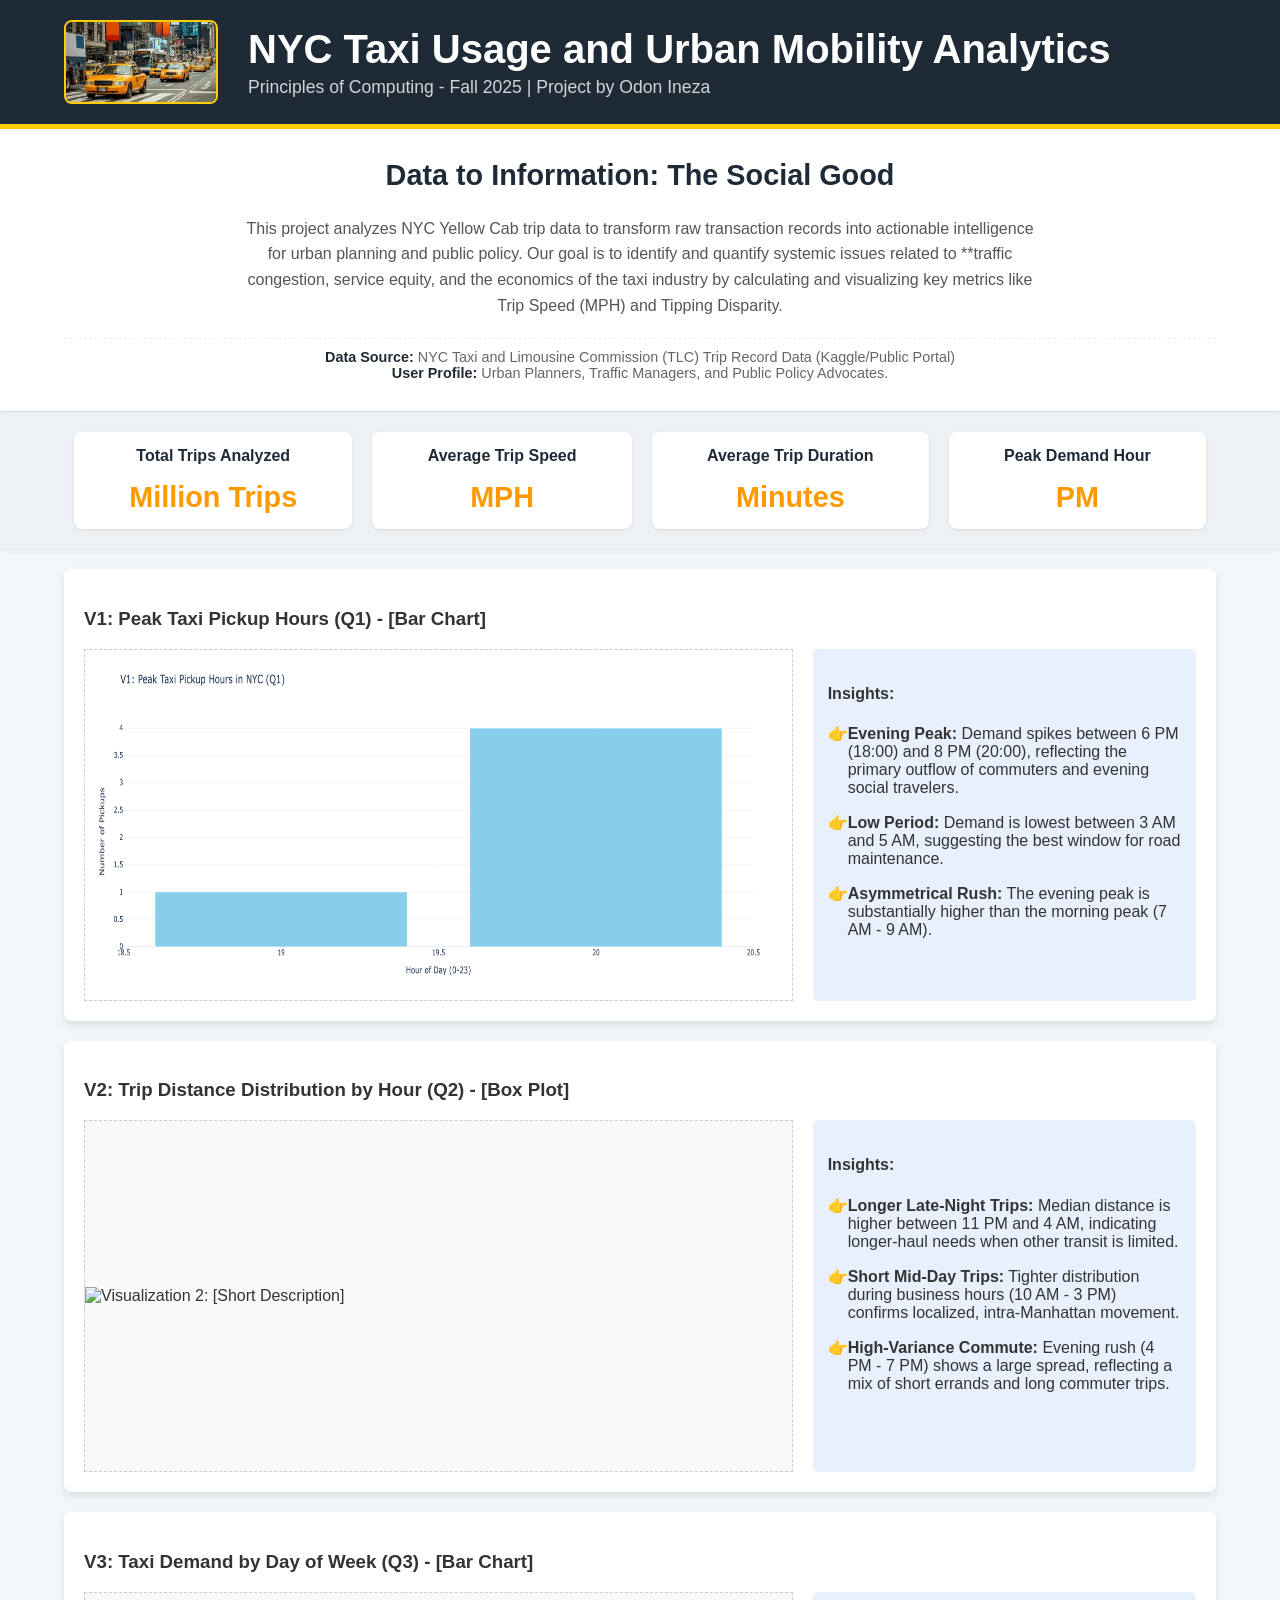
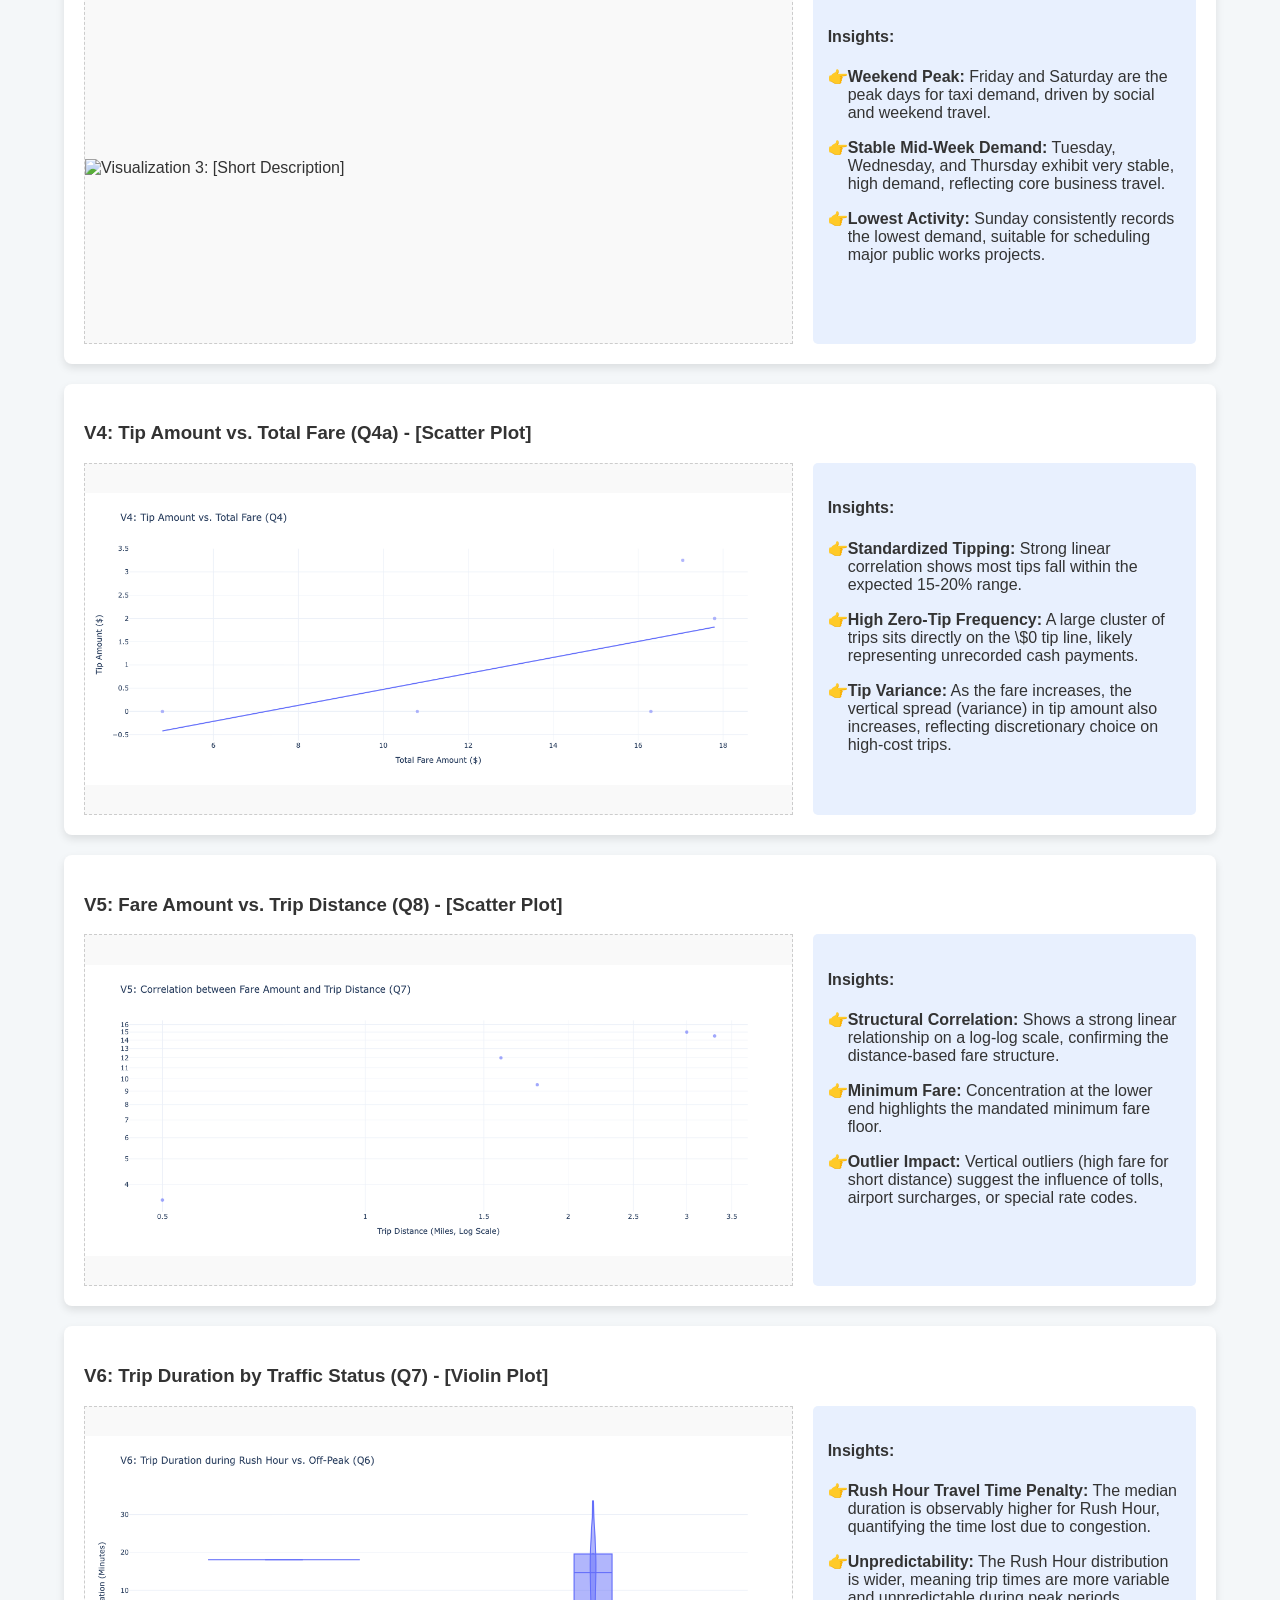
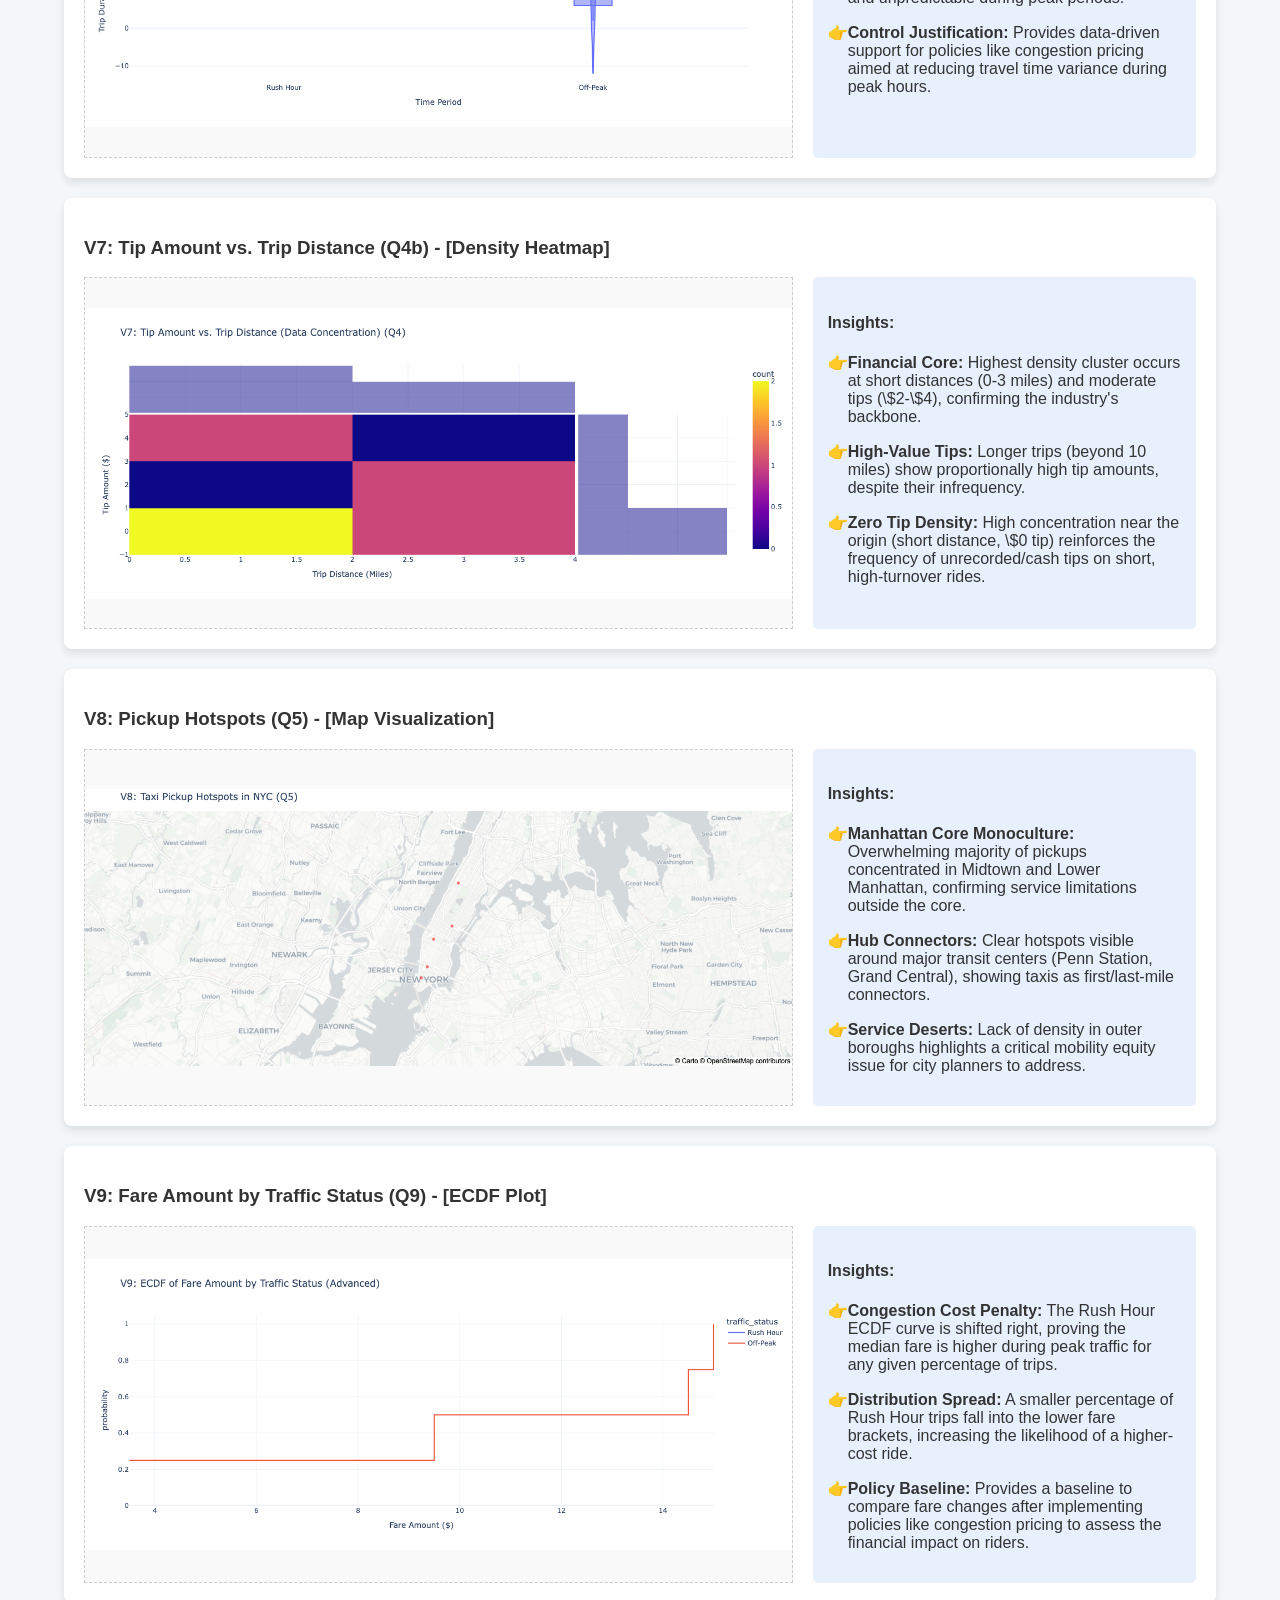
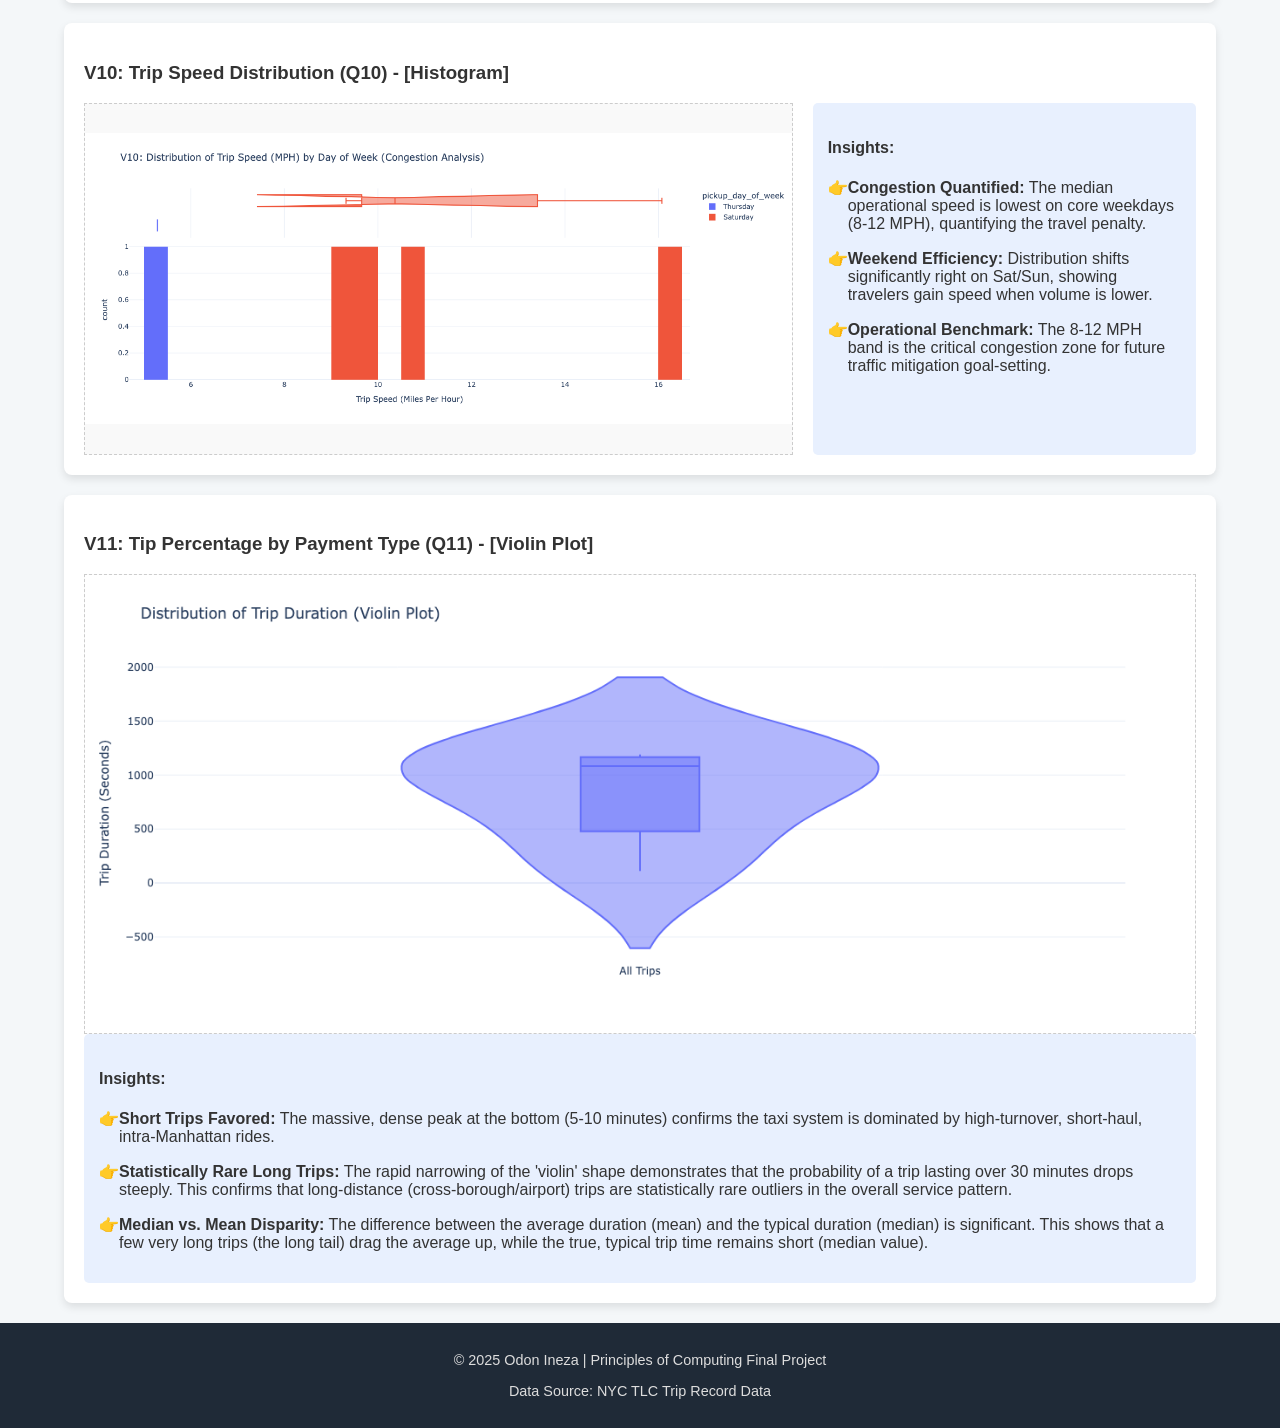
==== index.html @ 5c4bd61b "Update index.html Rewrite" ====
<!DOCTYPE html>
<html lang="en">
<head>
    <meta charset="UTF-8">
    <meta name="viewport" content="width=device-width, initial-scale=1.0">
    <title>NYC Taxi Usage and Urban Mobility - Odon Ineza</title>
    <link rel="stylesheet" href="index.css">
    </head>
<body style="font-family: 'Segoe UI', Tahoma, Geneva, Verdana, sans-serif; margin: 0; padding: 0; background-color: #f4f7f9; color: #333;">

    <header style="background-color: #1f2a37; color: #ffffff; padding: 20px 5%; border-bottom: 5px solid #ffcc00;">
        <div style="display: flex; align-items: center; max-width: 1200px; margin: 0 auto;">
            
            <div style="width: 150px; height: 80px; overflow: hidden; border-radius: 8px; margin-right: 30px; border: 2px solid #ffcc00; flex-shrink: 0;">
              <img src="[data-uri]" alt="Taxi Logo" class="rounded-circle border border-warning me-3" alt="NYC Taxi Header Image" style="width: 100%; height: 100%; object-fit: cover; display: block;">
            </div>

            <div>
                <h1 style="margin: 0; font-size: 2.5em; font-weight: 700; text-align: left;"> NYC Taxi Usage and Urban Mobility Analytics </h1>
                <p style="margin: 5px 0 0; font-size: 1.1em; opacity: 0.8; text-align: left;">Principles of Computing - Fall 2025 | Project by Odon Ineza</p>
            </div>
            
        </div>
    </header>

    <div style="padding: 30px 5%; text-align: center; background-color: #ffffff; border-bottom: 1px solid #ddd;">
        <h2 style="color: #1f2a37; font-size: 1.8em; margin-top: 0;">Data to Information: The Social Good</h2>
        <p style="max-width: 800px; margin: 15px auto; line-height: 1.6; color: #555;">This project analyzes NYC Yellow Cab trip data to transform raw transaction records into actionable intelligence for urban planning and public policy. Our goal is to identify and quantify systemic issues related to **traffic congestion, service equity, and the economics of the taxi industry by calculating and visualizing key metrics like Trip Speed (MPH) and Tipping Disparity.</p>

        <div style="margin-top: 20px; font-size: 0.9em; color: #666; padding-top: 10px; border-top: 1px dashed #eee;">
            <strong style="color: #1f2a37;">Data Source:</strong> NYC Taxi and Limousine Commission (TLC) Trip Record Data (Kaggle/Public Portal)
            <br>
            <strong style="color: #1f2a37;">User Profile:</strong> Urban Planners, Traffic Managers, and Public Policy Advocates.
        </div>
    </div>

    <div style="display: flex; justify-content: space-around; padding: 20px 5%; background-color: #eef1f4; box-shadow: 0 2px 4px rgba(0,0,0,0.05);">
        <div style="background-color: #ffffff; padding: 15px 20px; border-radius: 8px; box-shadow: 0 1px 3px rgba(0,0,0,0.1); text-align: center; flex-grow: 1; margin: 0 10px; min-width: 150px;">
            <h3 style="margin-top: 0; font-size: 1.0em; color: #1f2a37; font-weight: 600;">Total Trips Analyzed</h3>
            <p style="margin: 0; font-size: 1.8em; font-weight: bold; color: #ff9900;"> Million Trips</p>
        </div>
        <div style="background-color: #ffffff; padding: 15px 20px; border-radius: 8px; box-shadow: 0 1px 3px rgba(0,0,0,0.1); text-align: center; flex-grow: 1; margin: 0 10px; min-width: 150px;">
            <h3 style="margin-top: 0; font-size: 1.0em; color: #1f2a37; font-weight: 600;">Average Trip Speed</h3>
            <p style="margin: 0; font-size: 1.8em; font-weight: bold; color: #ff9900;"> MPH</p>
        </div>
        <div style="background-color: #ffffff; padding: 15px 20px; border-radius: 8px; box-shadow: 0 1px 3px rgba(0,0,0,0.1); text-align: center; flex-grow: 1; margin: 0 10px; min-width: 150px;">
            <h3 style="margin-top: 0; font-size: 1.0em; color: #1f2a37; font-weight: 600;">Average Trip Duration</h3>
            <p style="margin: 0; font-size: 1.8em; font-weight: bold; color: #ff9900;"> Minutes</p>
        </div>
        <div style="background-color: #ffffff; padding: 15px 20px; border-radius: 8px; box-shadow: 0 1px 3px rgba(0,0,0,0.1); text-align: center; flex-grow: 1; margin: 0 10px; min-width: 150px;">
            <h3 style="margin-top: 0; font-size: 1.0em; color: #1f2a37; font-weight: 600;">Peak Demand Hour</h3>
            <p style="margin: 0; font-size: 1.8em; font-weight: bold; color: #ff9900;"> PM</p>
        </div>
    </div>

    <main class="visualization-grid">

        <section class="viz-card full-width">
            <h3>V1: Peak Taxi Pickup Hours (Q1) - [Bar Chart]</h3>
            <div class="viz-content">
                <div class="plotly-placeholder">
                 <img src="Viz 1.png" alt="Visualization 1: [Short Description]" style="width: 100%; height: 100%; display: block; margin: 0 auto;">
                
                </div>
                <div class="insights-box">
                    <h4>Insights:</h4>
                    <ul>
                        <li><p><strong>Evening Peak:</strong> Demand spikes between 6 PM (18:00) and 8 PM (20:00), reflecting the primary outflow of commuters and evening social travelers.</p></li>
                        <li><p><strong>Low Period:</strong> Demand is lowest between 3 AM and 5 AM, suggesting the best window for road maintenance.</p></li>
                        <li><p><strong>Asymmetrical Rush:</strong> The evening peak is substantially higher than the morning peak (7 AM - 9 AM).</p></li>
                    </ul>
                </div>
            </div>
        </section>

        <section class="viz-card full-width">
            <h3>V2: Trip Distance Distribution by Hour (Q2) - [Box Plot]</h3>
            <div class="viz-content">
                 <div class="plotly-placeholder">
                   <img src="Viz 2.png" alt="Visualization 2: [Short Description]" style="width: 100%; height: auto; display: block; margin: 0 auto;">
                </div>
                <div class="insights-box">
                    <h4>Insights:</h4>
                    <ul>
                        <li><p><strong>Longer Late-Night Trips:</strong> Median distance is higher between 11 PM and 4 AM, indicating longer-haul needs when other transit is limited.</p></li>
                        <li><p><strong>Short Mid-Day Trips:</strong> Tighter distribution during business hours (10 AM - 3 PM) confirms localized, intra-Manhattan movement.</p></li>
                        <li><p><strong>High-Variance Commute:</strong> Evening rush (4 PM - 7 PM) shows a large spread, reflecting a mix of short errands and long commuter trips.</p></li>
                    </ul>
                </div>
            </div>
        </section>

        <section class="viz-card full-width">
            <h3>V3: Taxi Demand by Day of Week (Q3) - [Bar Chart]</h3>
            <div class="viz-content">
                 <div class="plotly-placeholder">
<img src="Viz 3.png" alt="Visualization 3: [Short Description]" style="width: 100%; height: auto; display: block; margin: 0 auto;">                </div>
                <div class="insights-box">
                    <h4>Insights:</h4>
                    <ul>
                        <li><p><strong>Weekend Peak:</strong> Friday and Saturday are the peak days for taxi demand, driven by social and weekend travel.</p></li>
                        <li><p><strong>Stable Mid-Week Demand:</strong> Tuesday, Wednesday, and Thursday exhibit very stable, high demand, reflecting core business travel.</p></li>
                        <li><p><strong>Lowest Activity:</strong> Sunday consistently records the lowest demand, suitable for scheduling major public works projects.</p></li>
                    </ul>
                </div>
            </div>
        </section>
        
        <section class="viz-card full-width">
            <h3>V4: Tip Amount vs. Total Fare (Q4a) - [Scatter Plot]</h3>
            <div class="viz-content">
                 <div class="plotly-placeholder">
<img src="Viz 4.png" alt="Visualization 4: [Short Description]" style="width: 100%; height: auto; display: block; margin: 0 auto;">                </div>
                <div class="insights-box">
                    <h4>Insights:</h4>
                    <ul>
                        <li><p><strong>Standardized Tipping:</strong> Strong linear correlation shows most tips fall within the expected 15-20% range.</p></li>
                        <li><p><strong>High Zero-Tip Frequency:</strong> A large cluster of trips sits directly on the \$0 tip line, likely representing unrecorded cash payments.</p></li>
                        <li><p><strong>Tip Variance:</strong> As the fare increases, the vertical spread (variance) in tip amount also increases, reflecting discretionary choice on high-cost trips.</p></li>
                    </ul>
                </div>
            </div>
        </section>
        
        <section class="viz-card full-width">
            <h3>V5: Fare Amount vs. Trip Distance (Q8) - [Scatter Plot]</h3>
            <div class="viz-content">
                 <div class="plotly-placeholder">
<img src="Viz 5.png" alt="Visualization 5: [Short Description]" style="width: 100%; height: auto; display: block; margin: 0 auto;">                </div>
                <div class="insights-box">
                    <h4>Insights:</h4>
                    <ul>
                        <li><p><strong>Structural Correlation:</strong> Shows a strong linear relationship on a log-log scale, confirming the distance-based fare structure.</p></li>
                        <li><p><strong>Minimum Fare:</strong> Concentration at the lower end highlights the mandated minimum fare floor.</p></li>
                        <li><p><strong>Outlier Impact:</strong> Vertical outliers (high fare for short distance) suggest the influence of tolls, airport surcharges, or special rate codes.</p></li>
                    </ul>
                </div>
            </div>
        </section>

        <section class="viz-card full-width">
            <h3>V6: Trip Duration by Traffic Status (Q7) - [Violin Plot]</h3>
            <div class="viz-content">
                 <div class="plotly-placeholder">
<img src="Viz 6.png" alt="Visualization 6: [Short Description]" style="width: 100%; height: auto; display: block; margin: 0 auto;">                </div>
                <div class="insights-box">
                    <h4>Insights:</h4>
                    <ul>
                        <li><p><strong>Rush Hour Travel Time Penalty:</strong> The median duration is observably higher for Rush Hour, quantifying the time lost due to congestion.</p></li>
                        <li><p><strong>Unpredictability:</strong> The Rush Hour distribution is wider, meaning trip times are more variable and unpredictable during peak periods.</p></li>
                        <li><p><strong>Control Justification:</strong> Provides data-driven support for policies like congestion pricing aimed at reducing travel time variance during peak hours.</p></li>
                    </ul>
                </div>
            </div>
        </section>
        
        <section class="viz-card full-width">
            <h3>V7: Tip Amount vs. Trip Distance (Q4b) - [Density Heatmap]</h3>
            <div class="viz-content">
                 <div class="plotly-placeholder">
<img src="Viz 7.png" alt="Visualization 7: [Short Description]" style="width: 100%; height: auto; display: block; margin: 0 auto;">                </div>
                <div class="insights-box">
                    <h4>Insights:</h4>
                    <ul>
                        <li><p><strong>Financial Core:</strong> Highest density cluster occurs at short distances (0-3 miles) and moderate tips (\$2-\$4), confirming the industry's backbone.</p></li>
                        <li><p><strong>High-Value Tips:</strong> Longer trips (beyond 10 miles) show proportionally high tip amounts, despite their infrequency.</p></li>
                        <li><p><strong>Zero Tip Density:</strong> High concentration near the origin (short distance, \$0 tip) reinforces the frequency of unrecorded/cash tips on short, high-turnover rides.</p></li>
                    </ul>
                </div>
            </div>
        </section>
        
        <section class="viz-card full-width">
            <h3>V8: Pickup Hotspots (Q5) - [Map Visualization]</h3>
            <div class="viz-content">
                 <div class="plotly-placeholder">
<img src="Viz 8.png" alt="Visualization 8: [Short Description]" style="width: 100%; height: auto; display: block; margin: 0 auto;">                </div>
                <div class="insights-box">
                    <h4>Insights:</h4>
                    <ul>
                        <li><p><strong>Manhattan Core Monoculture:</strong> Overwhelming majority of pickups concentrated in Midtown and Lower Manhattan, confirming service limitations outside the core.</p></li>
                        <li><p><strong>Hub Connectors:</strong> Clear hotspots visible around major transit centers (Penn Station, Grand Central), showing taxis as first/last-mile connectors.</p></li>
                        <li><p><strong>Service Deserts:</strong> Lack of density in outer boroughs highlights a critical mobility equity issue for city planners to address.</p></li>
                    </ul>
                </div>
            </div>
        </section>

        <section class="viz-card full-width">
            <h3>V9: Fare Amount by Traffic Status (Q9) - [ECDF Plot]</h3>
            <div class="viz-content">
                 <div class="plotly-placeholder">
<img src="Viz 9.png" alt="Visualization 9: [Short Description]" style="width: 100%; height: auto; display: block; margin: 0 auto;">                </div>
                <div class="insights-box">
                    <h4>Insights:</h4>
                    <ul>
                        <li><p><strong>Congestion Cost Penalty:</strong> The Rush Hour ECDF curve is shifted right, proving the median fare is higher during peak traffic for any given percentage of trips.</p></li>
                        <li><p><strong>Distribution Spread:</strong> A smaller percentage of Rush Hour trips fall into the lower fare brackets, increasing the likelihood of a higher-cost ride.</p></li>
                        <li><p><strong>Policy Baseline:</strong> Provides a baseline to compare fare changes after implementing policies like congestion pricing to assess the financial impact on riders.</p></li>
                    </ul>
                </div>
            </div>
        </section>

        <section class="viz-card full-width">
            <h3>V10: Trip Speed Distribution (Q10) - [Histogram]</h3>
            <div class="viz-content">
                 <div class="plotly-placeholder">
<img src="Viz 10.png" alt="Visualization 10: [Short Description]" style="width: 100%; height: auto; display: block; margin: 0 auto;">                </div>
                <div class="insights-box">
                    <h4>Insights:</h4>
                    <ul>
                        <li><p><strong>Congestion Quantified:</strong> The median operational speed is lowest on core weekdays (8-12 MPH), quantifying the travel penalty.</p></li>
                        <li><p><strong>Weekend Efficiency:</strong> Distribution shifts significantly right on Sat/Sun, showing travelers gain speed when volume is lower.</p></li>
                        <li><p><strong>Operational Benchmark:</strong> The 8-12 MPH band is the critical congestion zone for future traffic mitigation goal-setting.</p></li>
                    </ul>
                </div>
            </div>
        </section>
        
        <section class="viz-card full-width">
            <h3>V11: Tip Percentage by Payment Type (Q11) - [Violin Plot]</h3>
            <div class="viz-content">
                 <div class="plotly-placeholder">
<img src="Viz 11.png" alt="Visualization 11: [Short Description]" style="width: 100%; height: auto; display: block; margin: 0 auto;">                </div>
                </div>
                <div class="insights-box">
                    <h4>Insights:</h4>
                    <ul>
                        <li><p><strong>Short Trips Favored:</strong> The massive, dense peak at the bottom (5-10 minutes) confirms the taxi system is dominated by high-turnover, short-haul, intra-Manhattan rides.</p></li>
                        <li><p><strong>Statistically Rare Long Trips:</strong> The rapid narrowing of the 'violin' shape demonstrates that the probability of a trip lasting over 30 minutes drops steeply. This confirms that long-distance (cross-borough/airport) trips are statistically rare outliers in the overall service pattern.</p></li>
                        <li><p><strong>Median vs. Mean Disparity:</strong> The difference between the average duration (mean) and the typical duration (median) is significant. This shows that a few very long trips (the long tail) drag the average up, while the true, typical trip time remains short (median value).</p></li>
                    </ul>
                </div>
            </div>
        </section>

    </main>

    <footer class="footer">
        <p>&copy; 2025 Odon Ineza | Principles of Computing Final Project</p>
        <p>Data Source: NYC TLC Trip Record Data</p>
    </footer>

</body>
</html>
---- index.css ----
/* --- Global Styles --- */
body {
    font-family: 'Segoe UI', Tahoma, Geneva, Verdana, sans-serif;
    margin: 0;
    padding: 0;
    background-color: #f4f7f9;
    color: #333;
}

.header {
    background-color: #1f2a37;
    color: #ffffff;
    padding: 20px 5%;
    text-align: center;
    border-bottom: 5px solid #ffcc00;
}

/* ... (other header and intro styles are unchanged and fine) ... */

/* --- Metrics Dashboard --- */
.metrics-container {
    display: flex;
    justify-content: space-around;
    padding: 20px 5%;
    background-color: #eef1f4;
    box-shadow: 0 2px 4px rgba(0,0,0,0.05);
}
/* ... (metric-box styles are unchanged) ... */


/* --- Visualization Grid (Only need to maintain padding/gap) --- */
.visualization-grid {
    display: grid;
    /* Removed specific grid-template-columns: we rely solely on .full-width */
    gap: 20px;
    padding: 20px 5%;
}

.viz-card {
    background-color: #ffffff;
    border-radius: 8px;
    box-shadow: 0 4px 8px rgba(0,0,0,0.1);
    padding: 20px;
    display: flex;
    flex-direction: column;
}

/* * CRITICAL STYLE: This forces the card to span the entire width 
 * when inside a standard grid container.
 */
.full-width {
    grid-column: 1 / -1; 
}

/* Container for VIZ and Insights (Unchanged - keeps the VIZ on the left, Insights on the right) */
.viz-content {
    display: flex;
    gap: 20px;
}

.plotly-placeholder {
    flex: 2; /* Visualization takes 2/3 space */
    min-height: 350px;
    background-color: #f9f9f9;
    border: 1px dashed #ccc;
    display: flex;
    align-items: center;
    justify-content: center;
}

.insights-box {
    flex: 1; /* Insights take 1/3 space */
    background-color: #e8f0fe;
    padding: 15px;
    border-radius: 5px;
}

.insights-box ul {
    list-style-type: '👉';
    padding-left: 20px;
}

/* --- Footer and Responsive Styles are unchanged and fully functional --- */

.footer {
    background-color: #1f2a37;
    color: #ddd;
    text-align: center;
    padding: 15px;
    font-size: 0.9em;
}

@media (max-width: 900px) {
    /* Ensures vertical stacking on mobile */
    .viz-content {
        flex-direction: column; 
    }
    .plotly-placeholder, .insights-box {
        flex: none;
        width: 100%;
    }
}
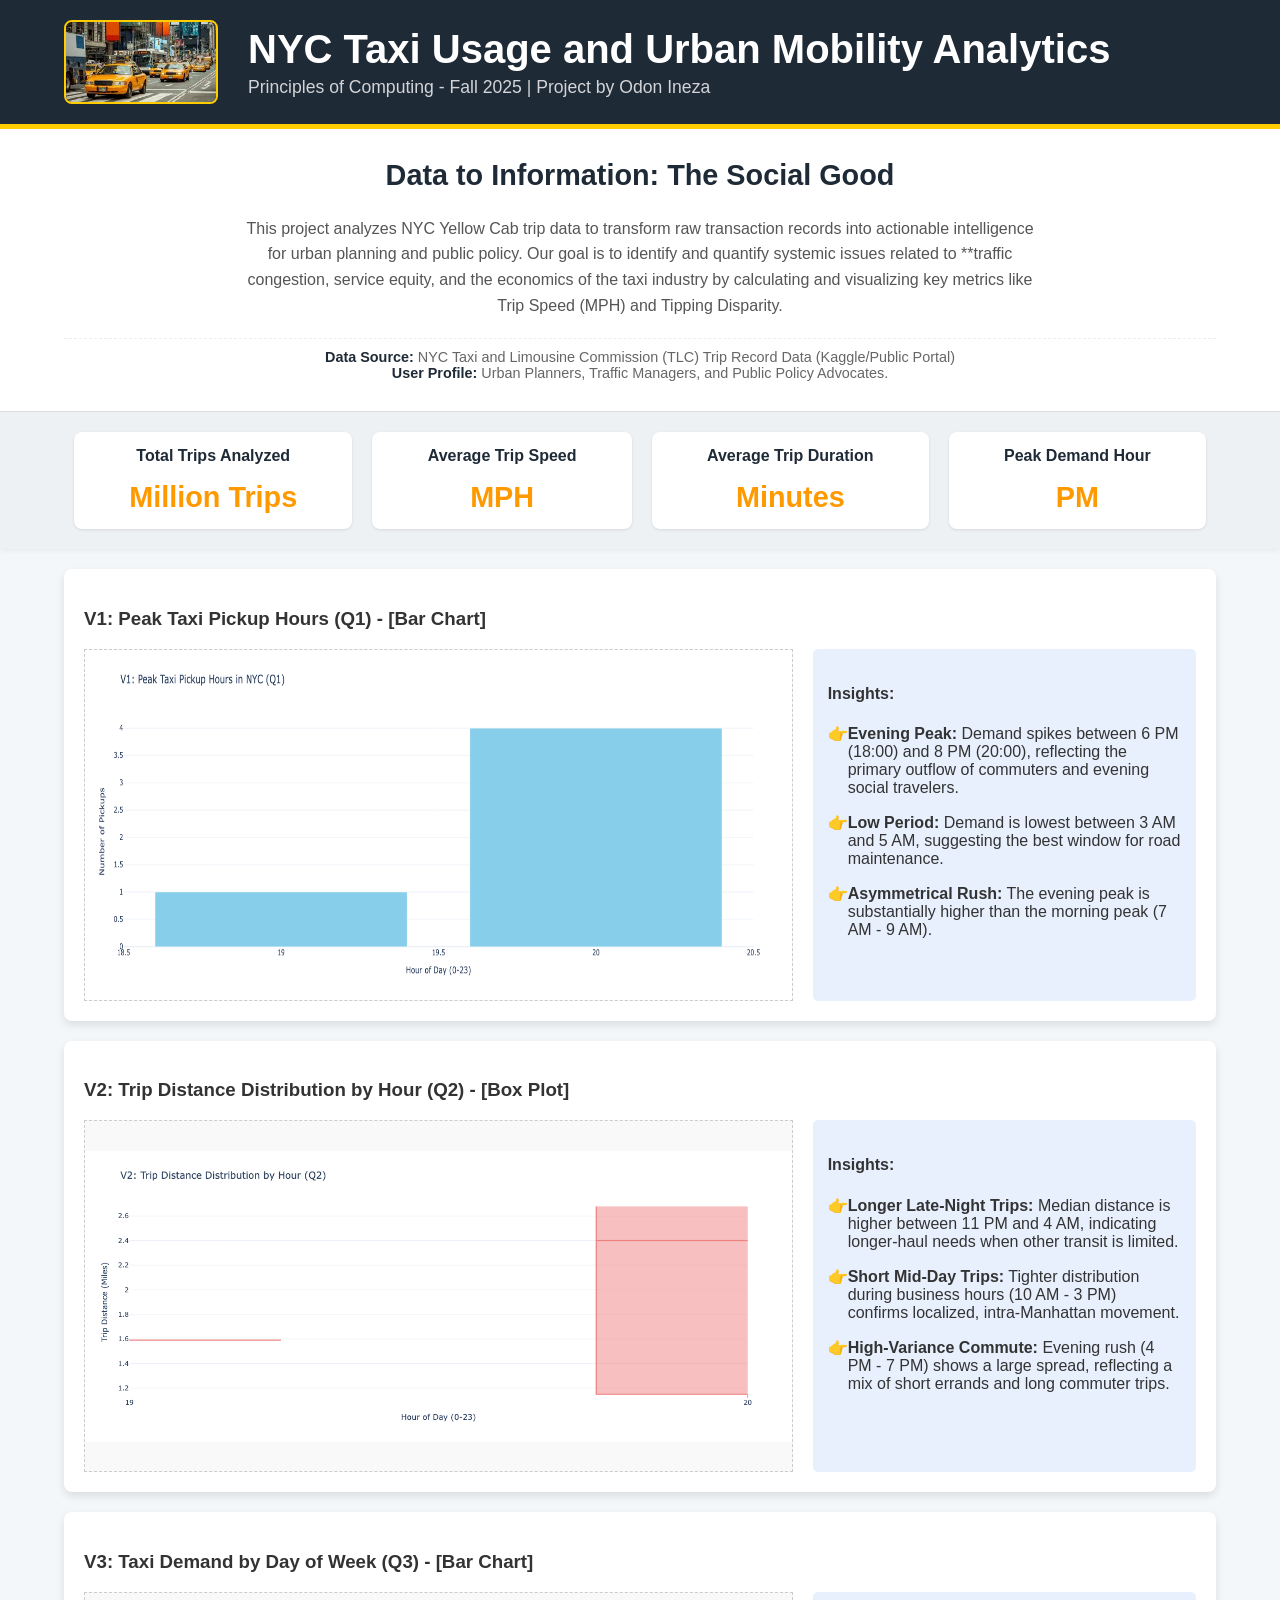
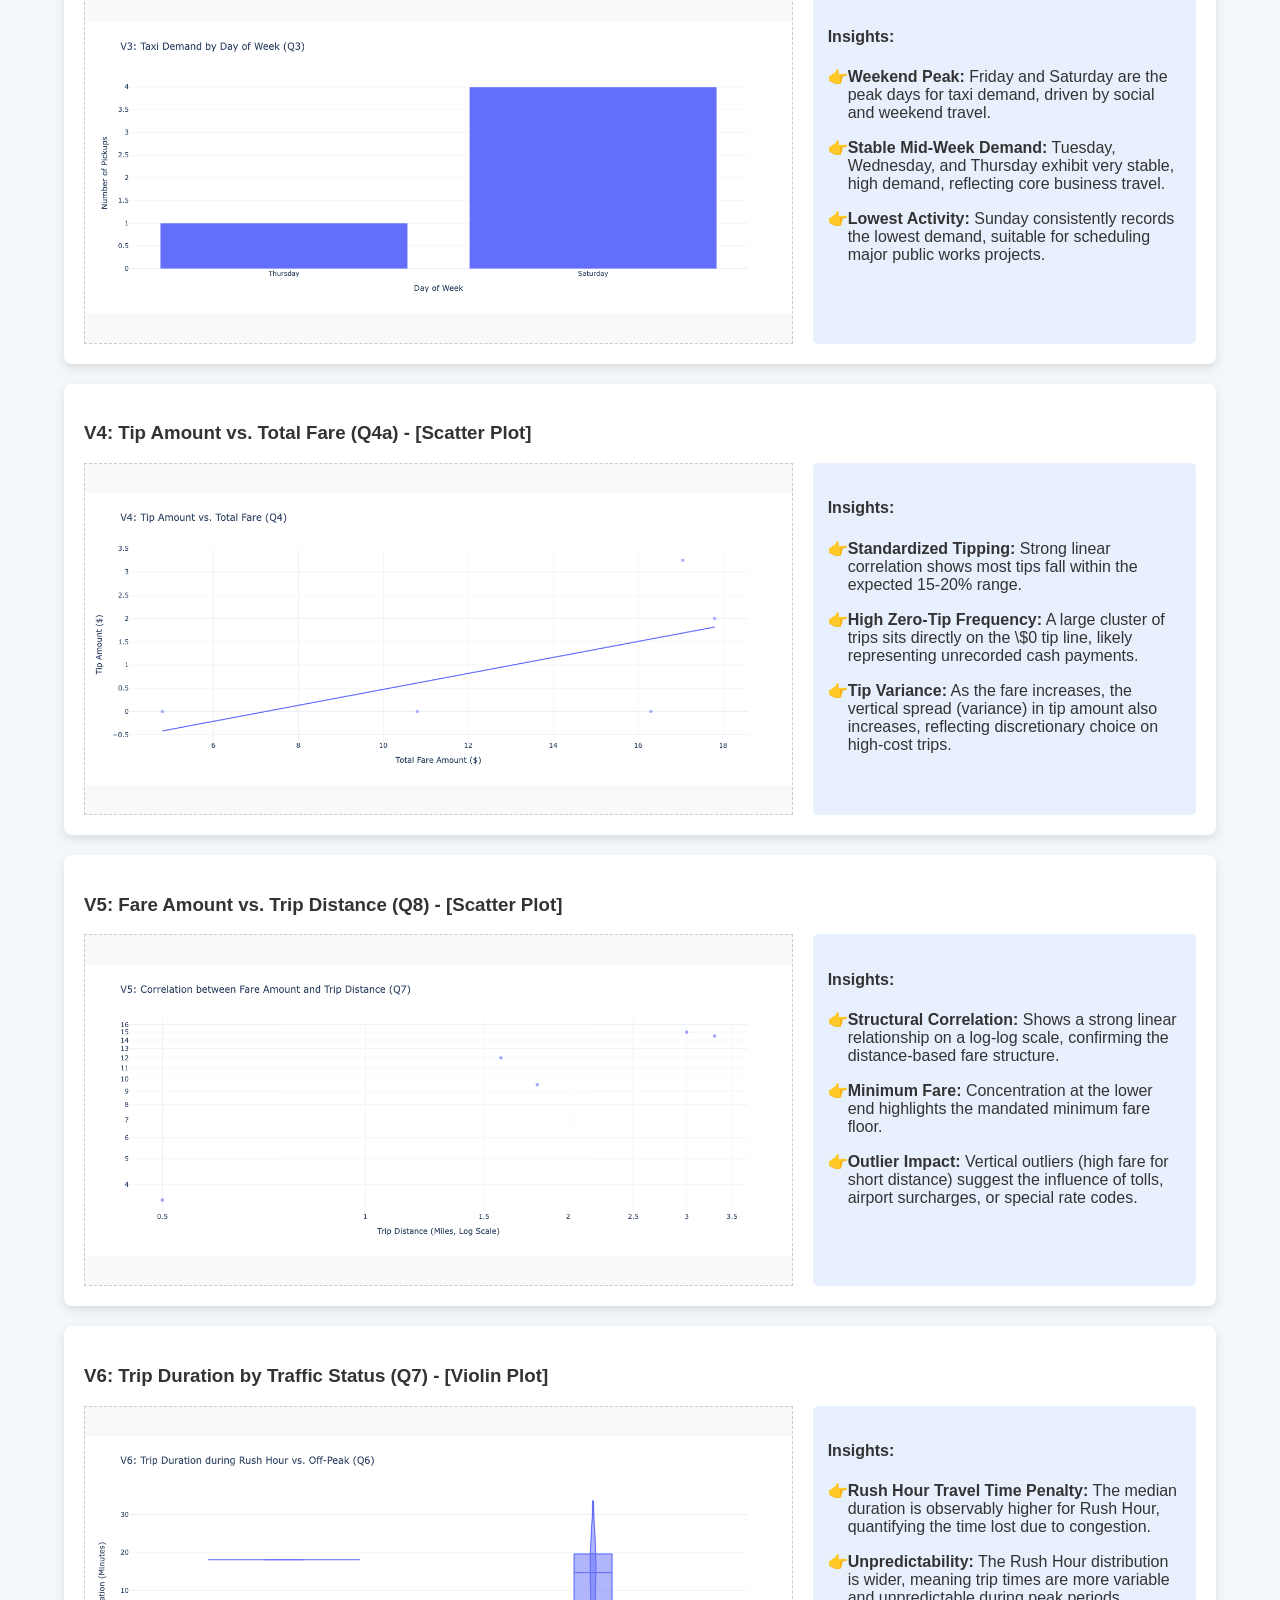
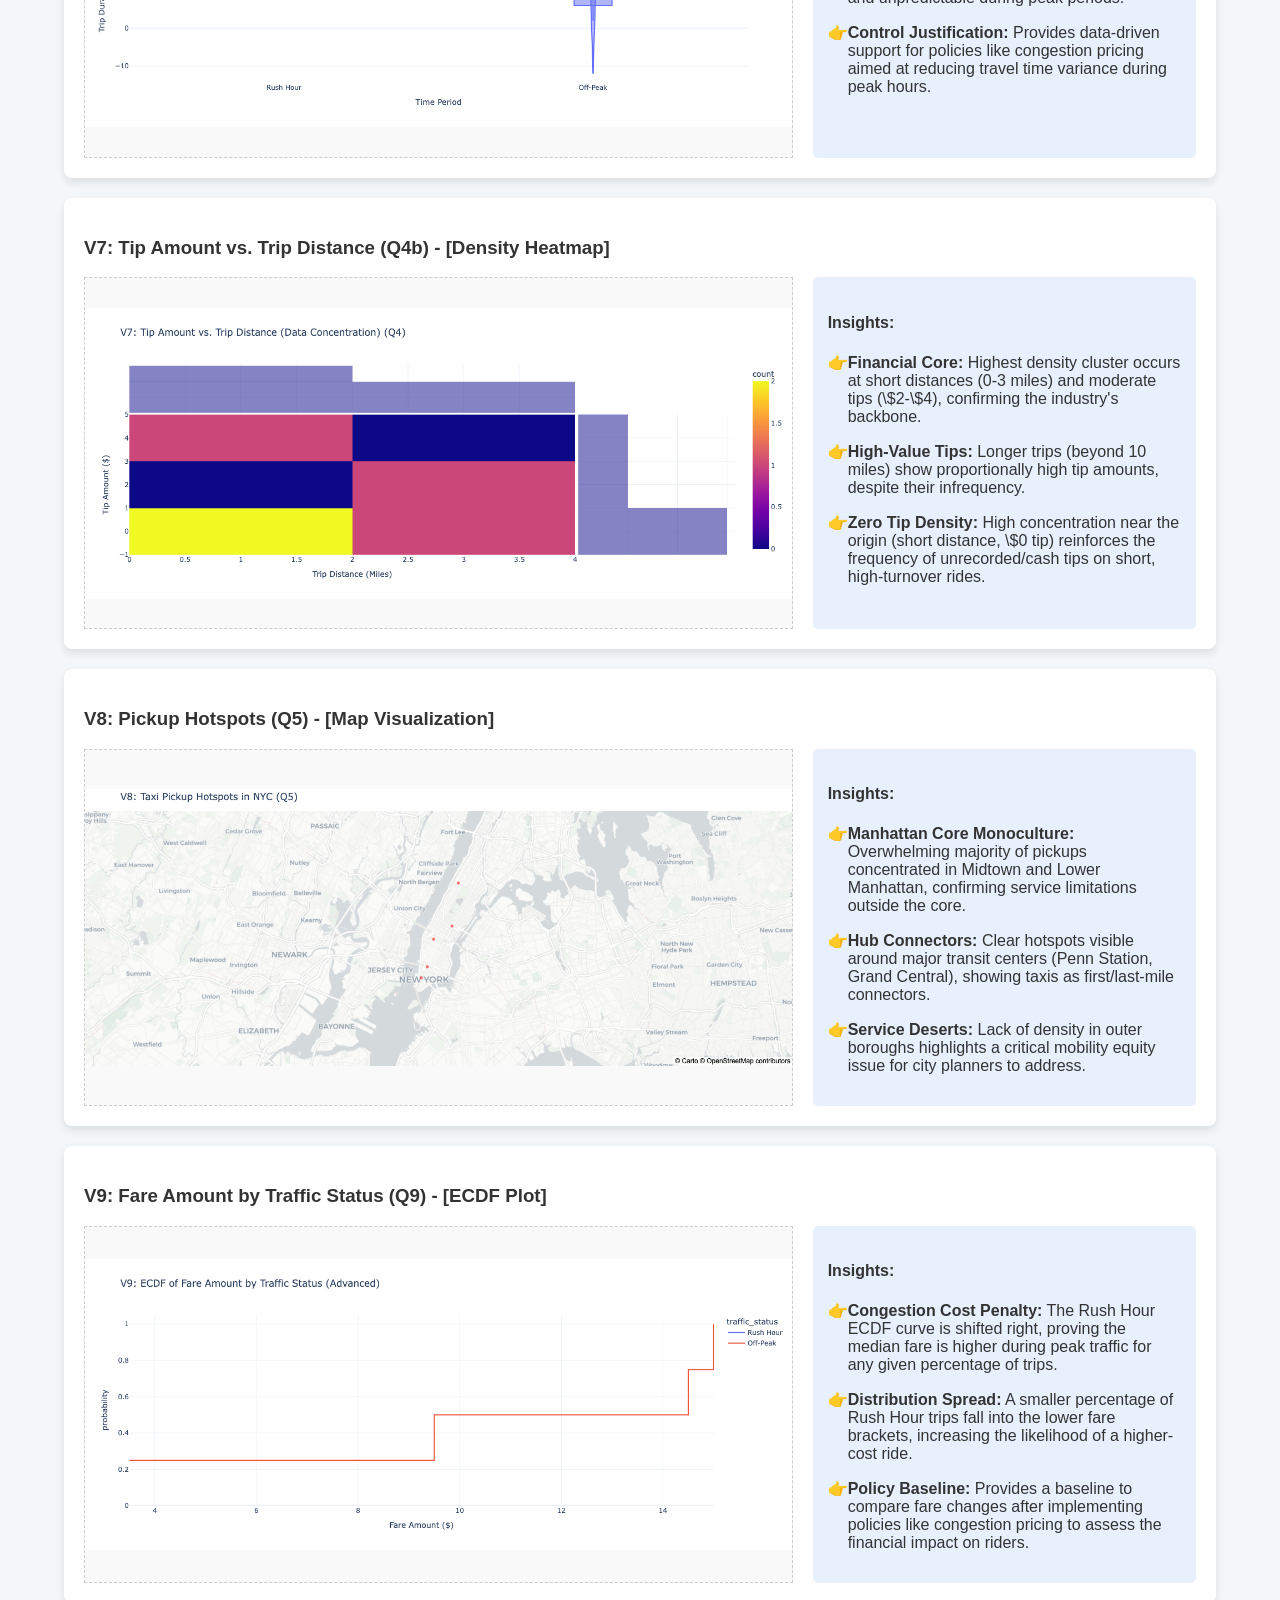
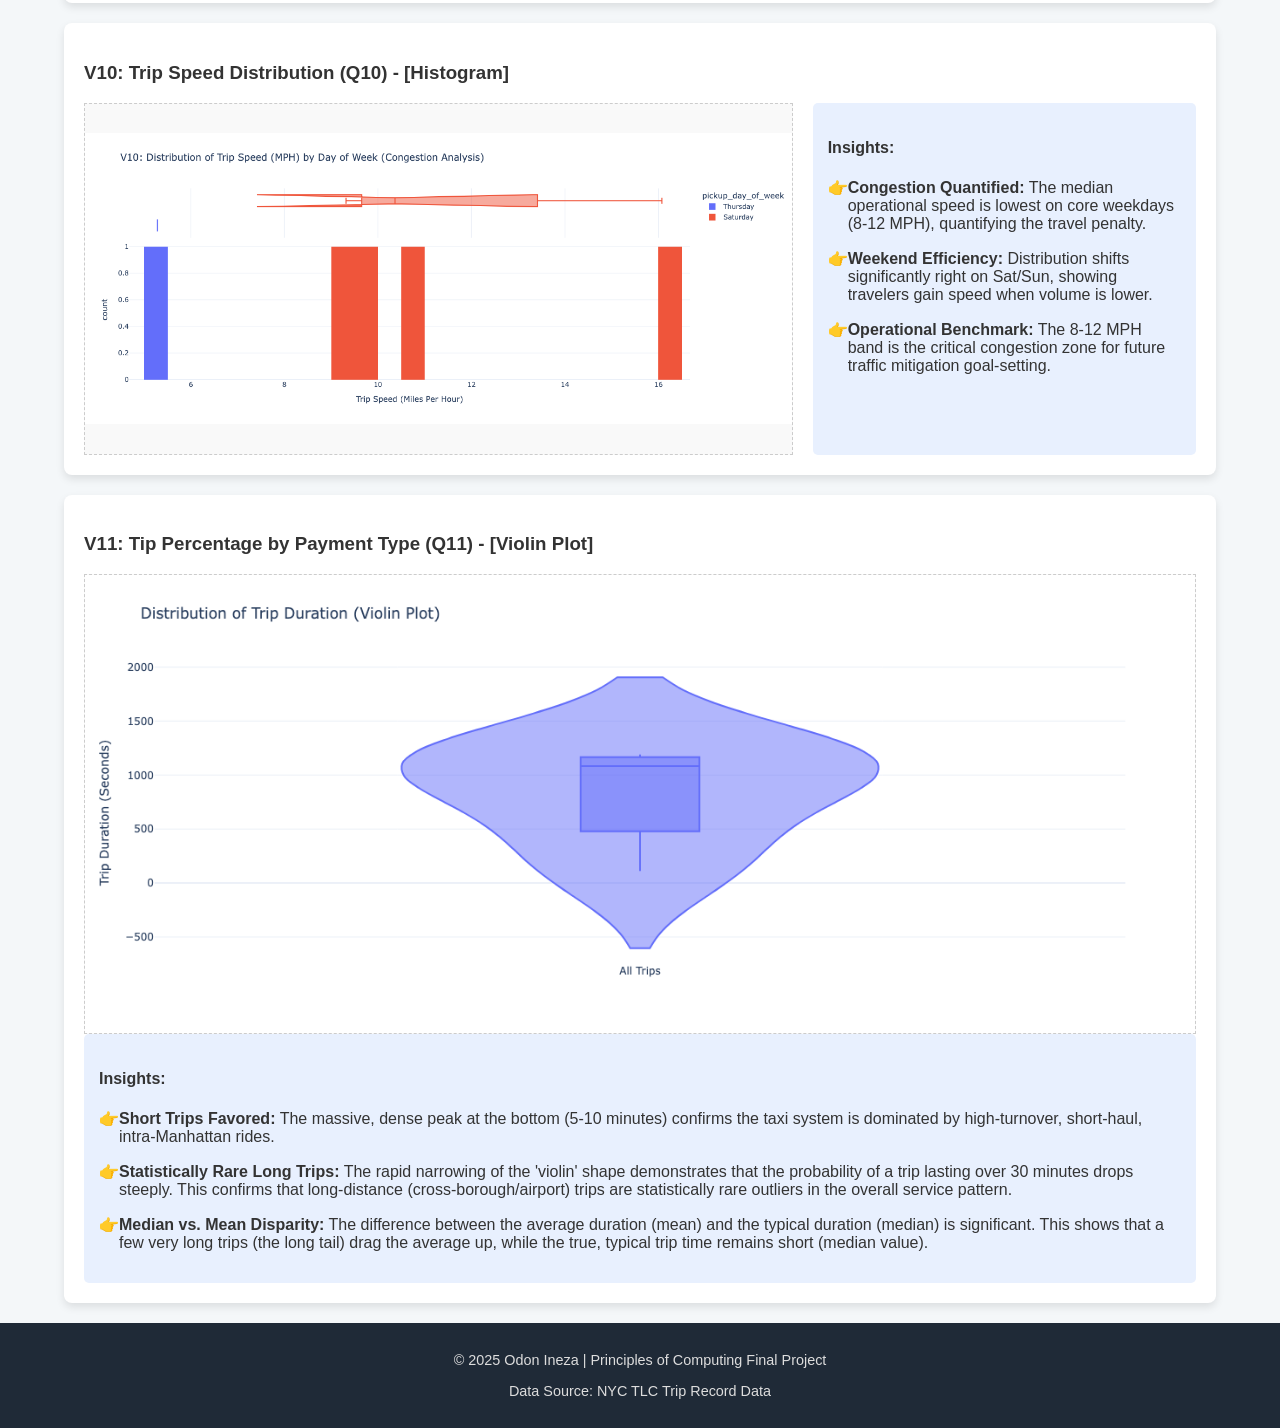
==== commit 2bd7d29f: "Update index.html Update Images" ====
--- a/index.html
+++ b/index.html
@@ -77,7 +77,7 @@
             <h3>V2: Trip Distance Distribution by Hour (Q2) - [Box Plot]</h3>
             <div class="viz-content">
                  <div class="plotly-placeholder">
-                   <img src="Viz 2.png" alt="Visualization 2: [Short Description]" style="width: 100%; height: auto; display: block; margin: 0 auto;">
+                   <img src="viz 2.png" alt="Visualization 2: [Short Description]" style="width: 100%; height: auto; display: block; margin: 0 auto;">
                 </div>
                 <div class="insights-box">
                     <h4>Insights:</h4>
@@ -94,7 +94,7 @@
             <h3>V3: Taxi Demand by Day of Week (Q3) - [Bar Chart]</h3>
             <div class="viz-content">
                  <div class="plotly-placeholder">
-<img src="Viz 3.png" alt="Visualization 3: [Short Description]" style="width: 100%; height: auto; display: block; margin: 0 auto;">                </div>
+<img src="viz 3.png" alt="Visualization 3: [Short Description]" style="width: 100%; height: auto; display: block; margin: 0 auto;">                </div>
                 <div class="insights-box">
                     <h4>Insights:</h4>
                     <ul>
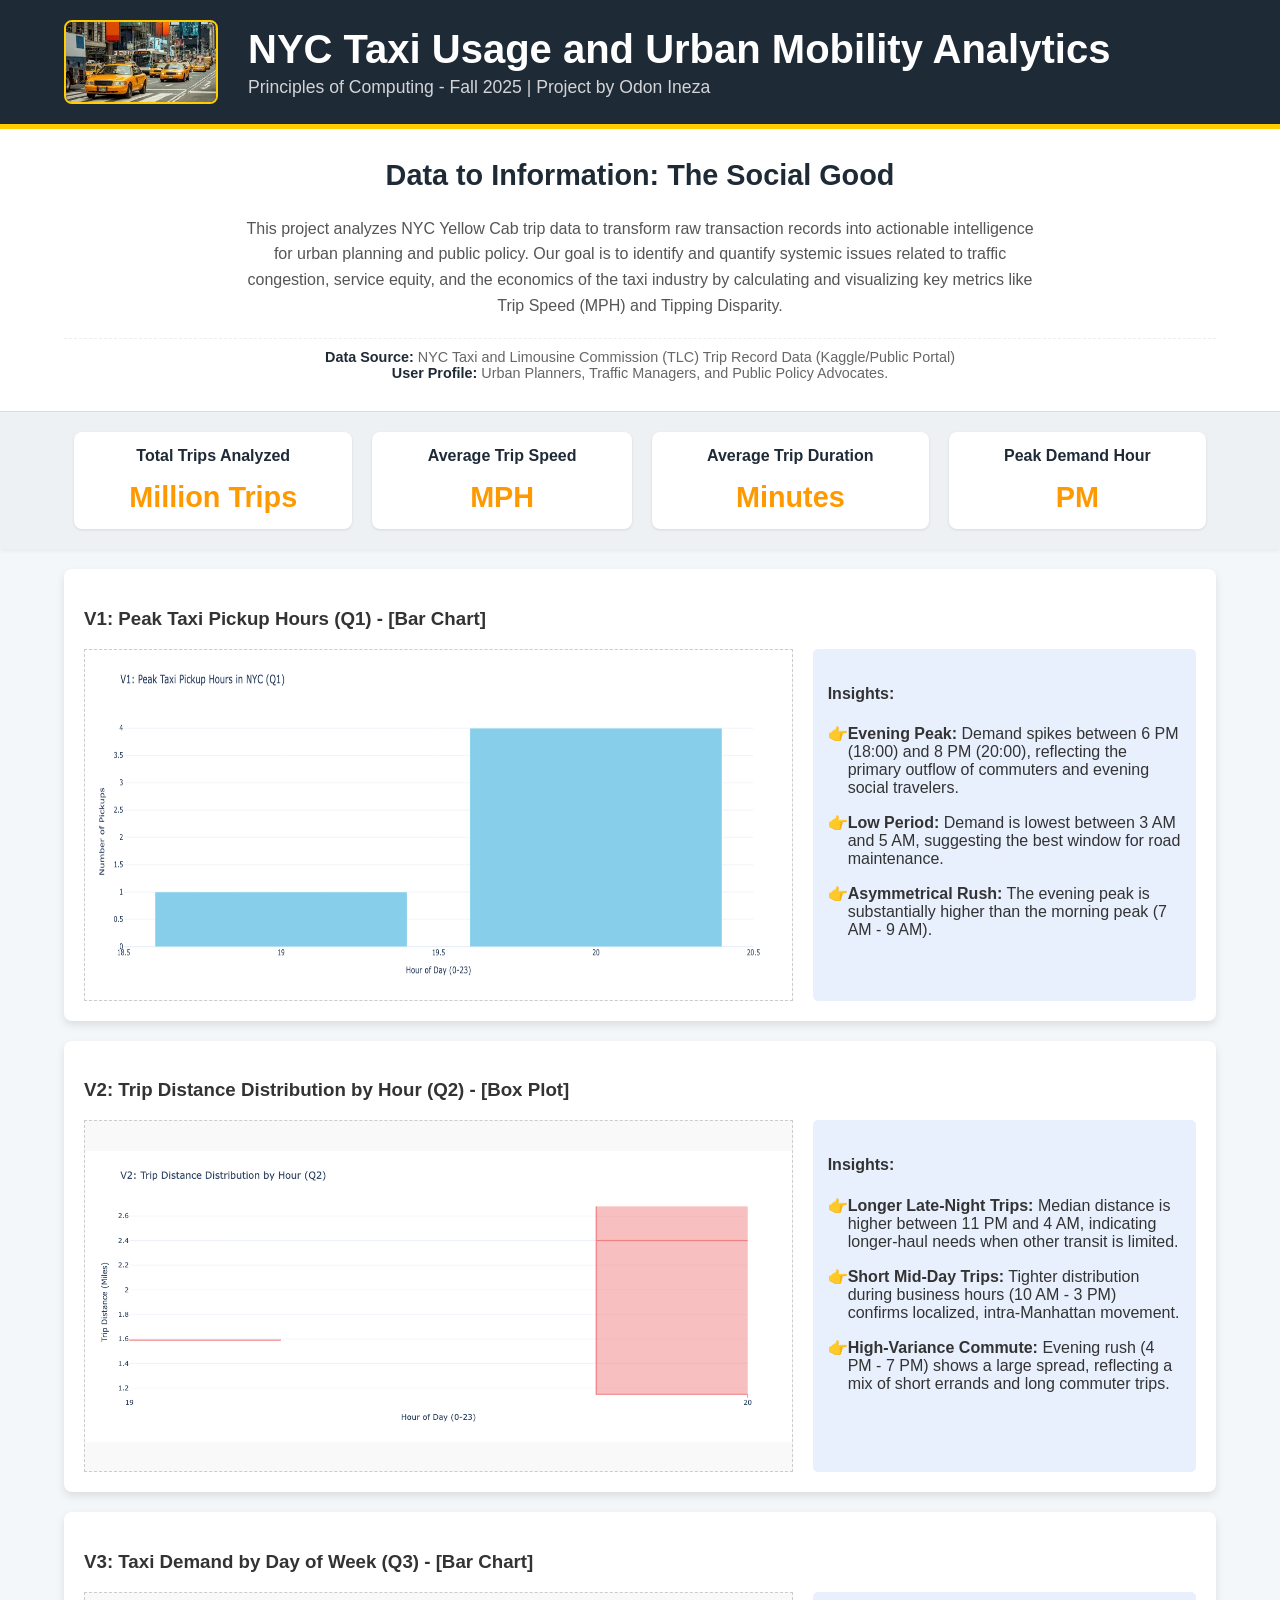
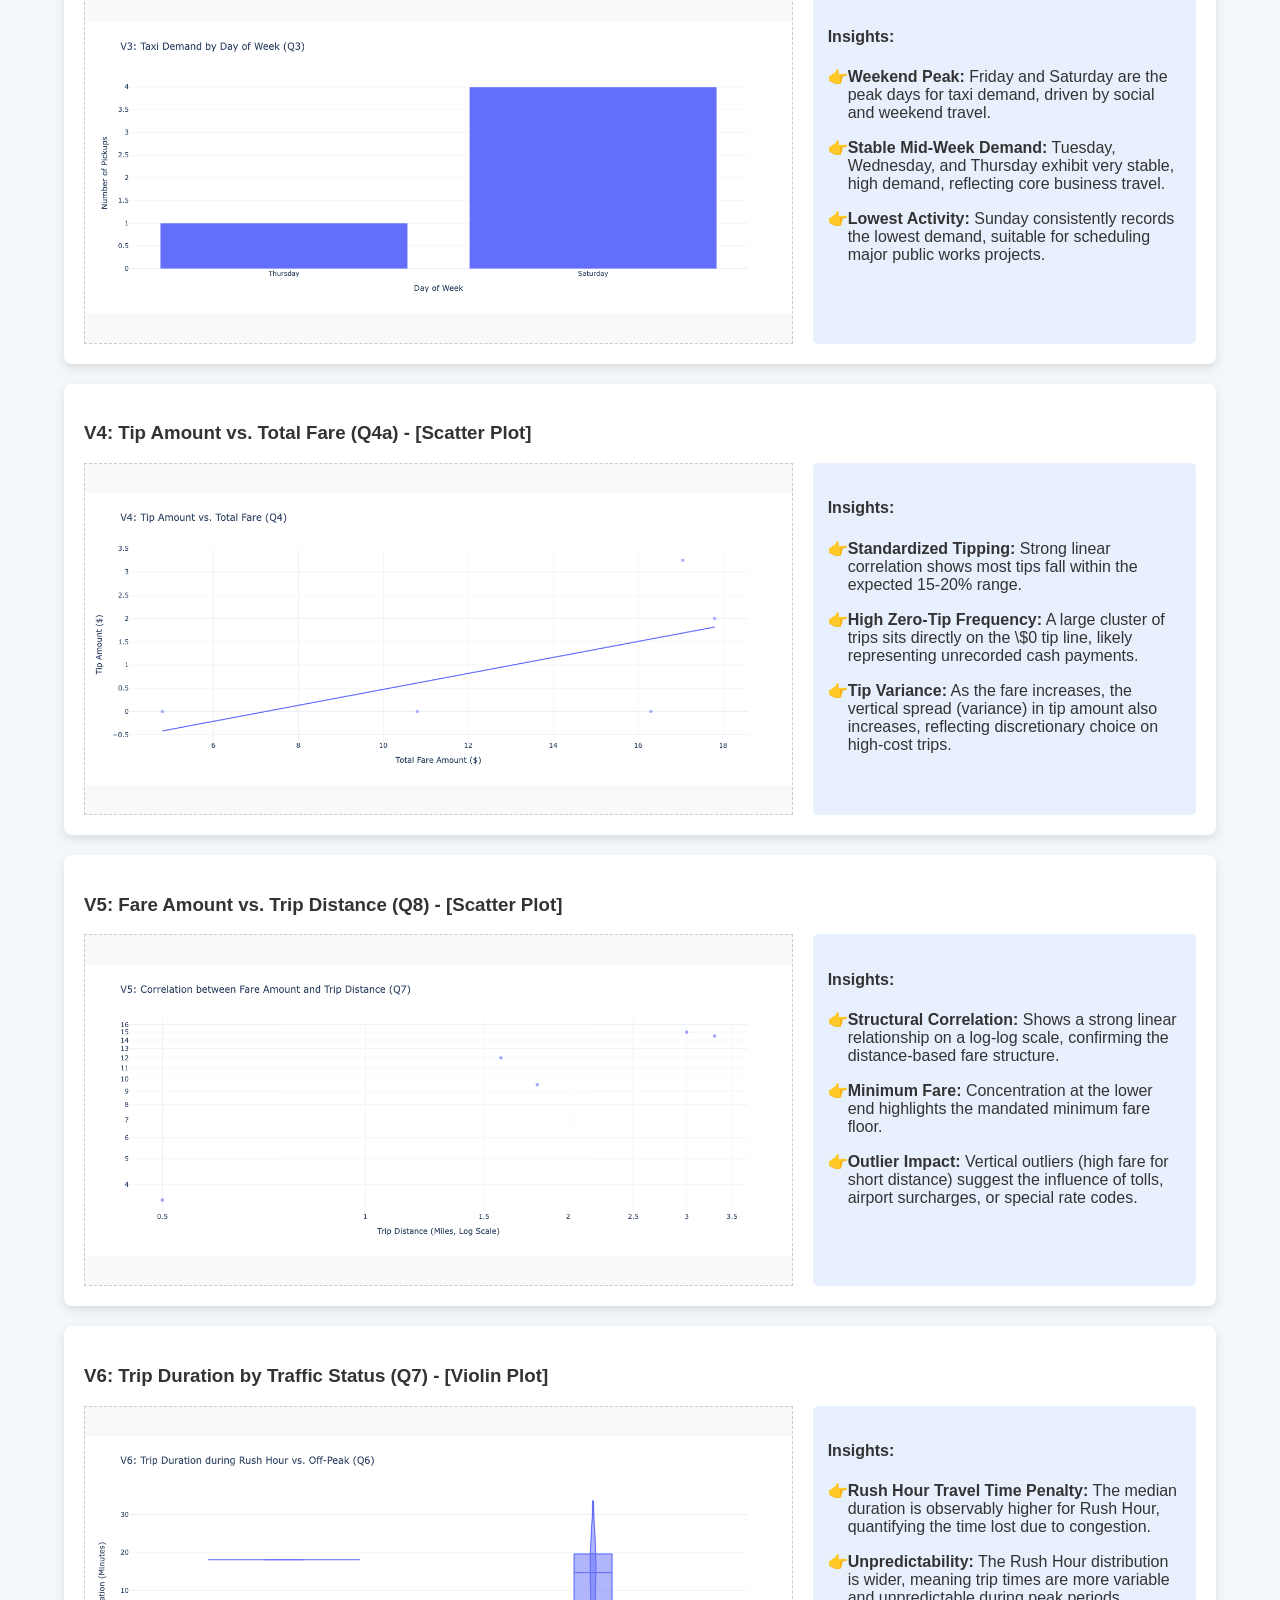
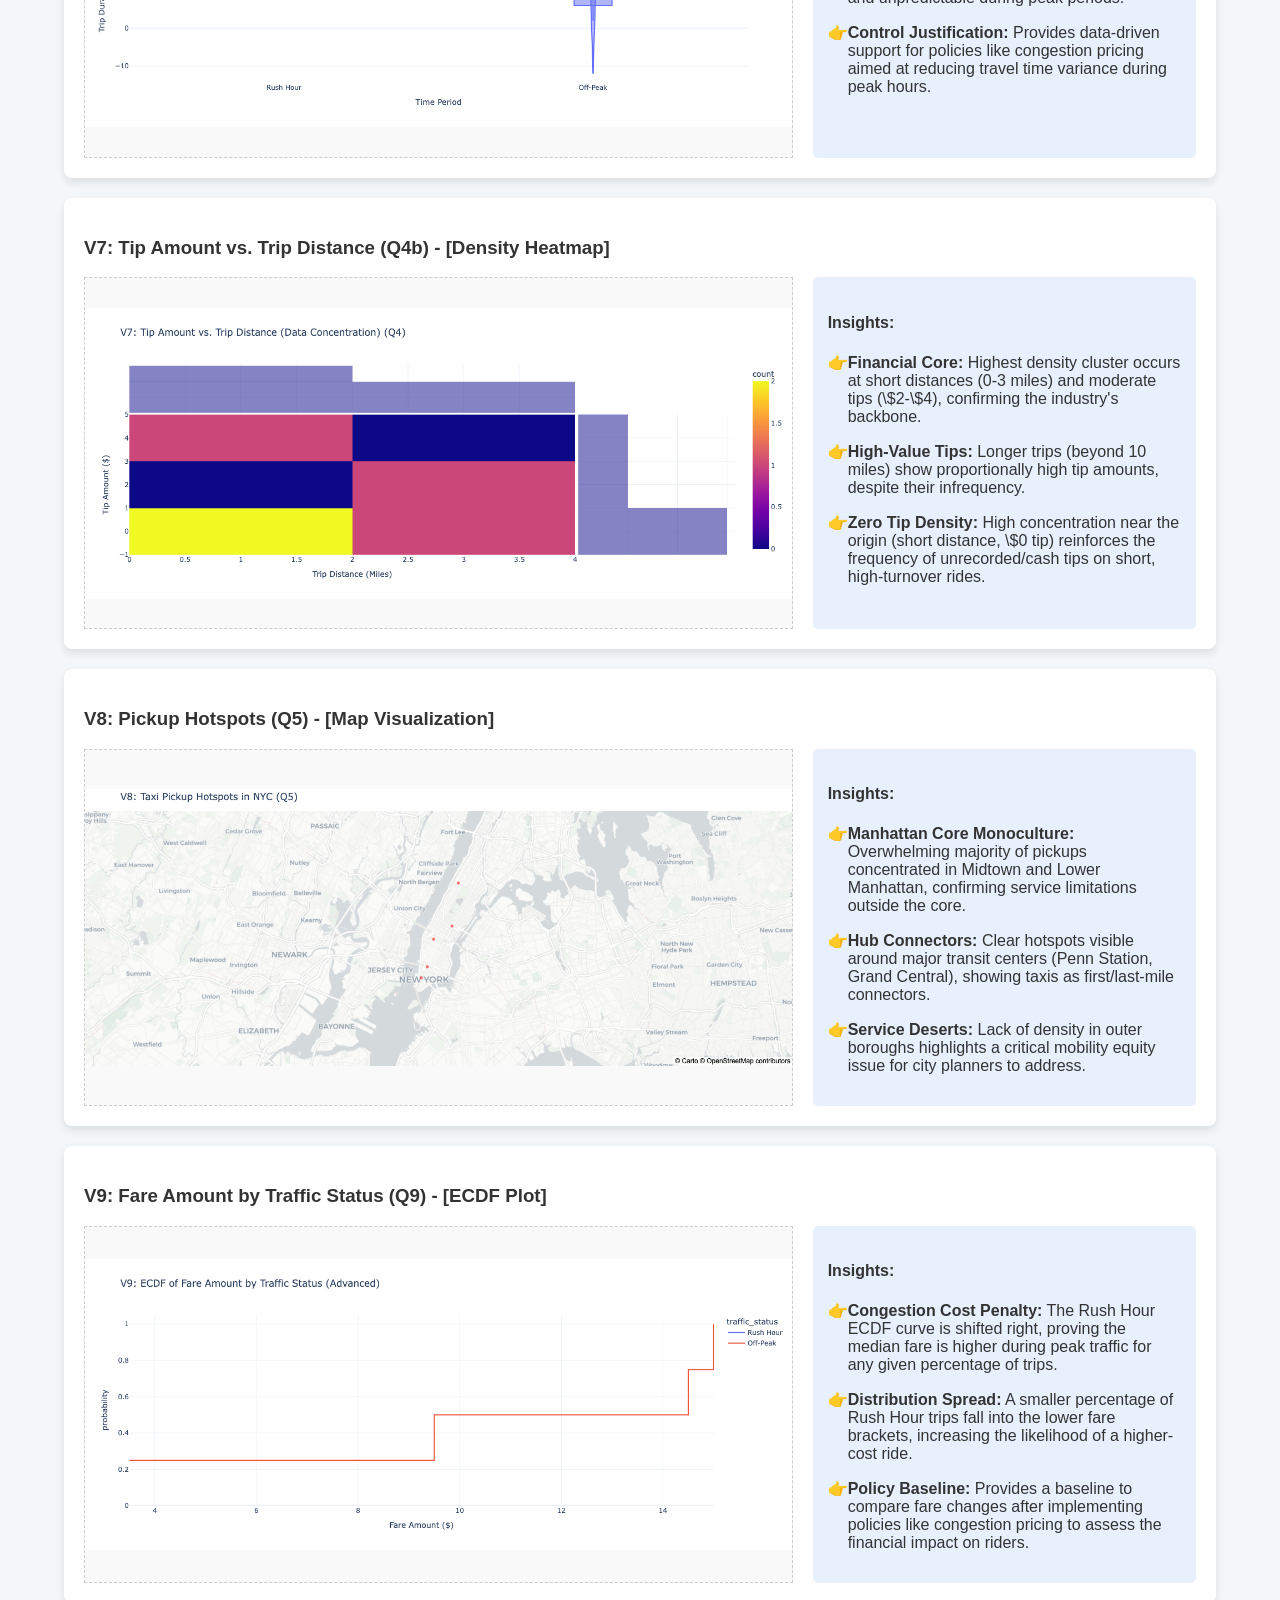
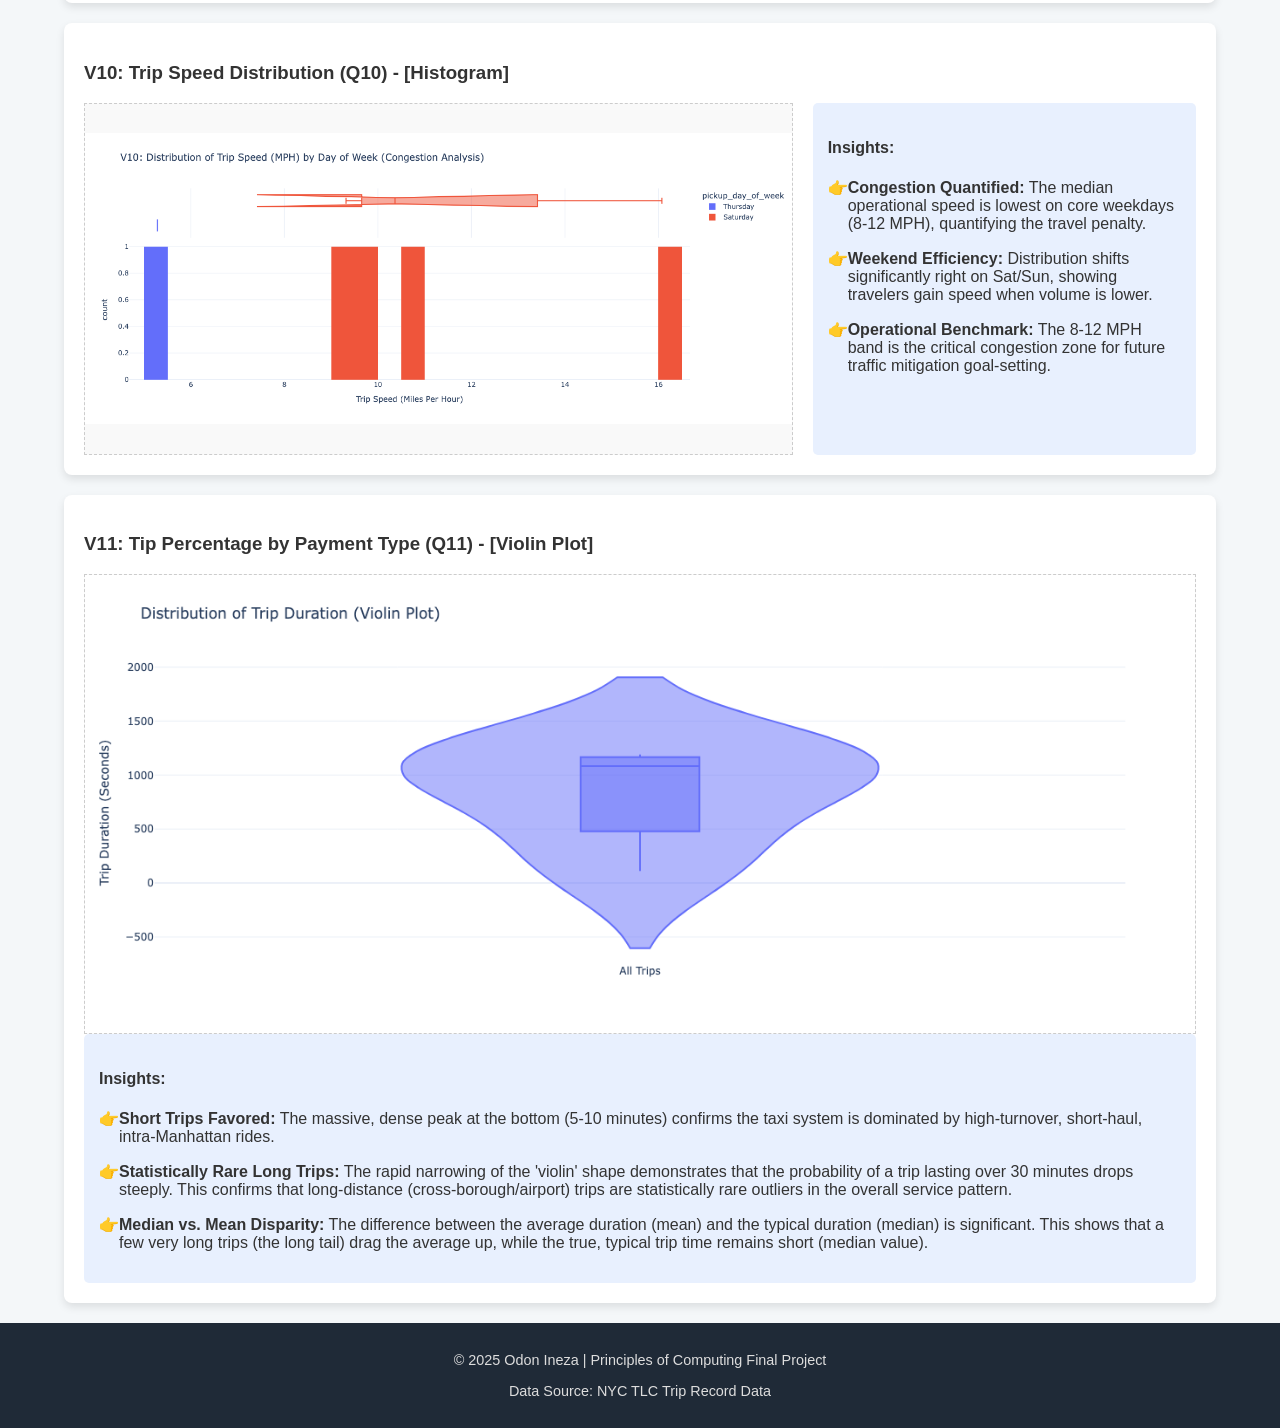
==== commit 0fd4428c: "Update index.html Heading Edit" ====
--- a/index.html
+++ b/index.html
@@ -25,7 +25,7 @@
 
     <div style="padding: 30px 5%; text-align: center; background-color: #ffffff; border-bottom: 1px solid #ddd;">
         <h2 style="color: #1f2a37; font-size: 1.8em; margin-top: 0;">Data to Information: The Social Good</h2>
-        <p style="max-width: 800px; margin: 15px auto; line-height: 1.6; color: #555;">This project analyzes NYC Yellow Cab trip data to transform raw transaction records into actionable intelligence for urban planning and public policy. Our goal is to identify and quantify systemic issues related to **traffic congestion, service equity, and the economics of the taxi industry by calculating and visualizing key metrics like Trip Speed (MPH) and Tipping Disparity.</p>
+        <p style="max-width: 800px; margin: 15px auto; line-height: 1.6; color: #555;">This project analyzes NYC Yellow Cab trip data to transform raw transaction records into actionable intelligence for urban planning and public policy. Our goal is to identify and quantify systemic issues related to traffic congestion, service equity, and the economics of the taxi industry by calculating and visualizing key metrics like Trip Speed (MPH) and Tipping Disparity.</p>
 
         <div style="margin-top: 20px; font-size: 0.9em; color: #666; padding-top: 10px; border-top: 1px dashed #eee;">
             <strong style="color: #1f2a37;">Data Source:</strong> NYC Taxi and Limousine Commission (TLC) Trip Record Data (Kaggle/Public Portal)
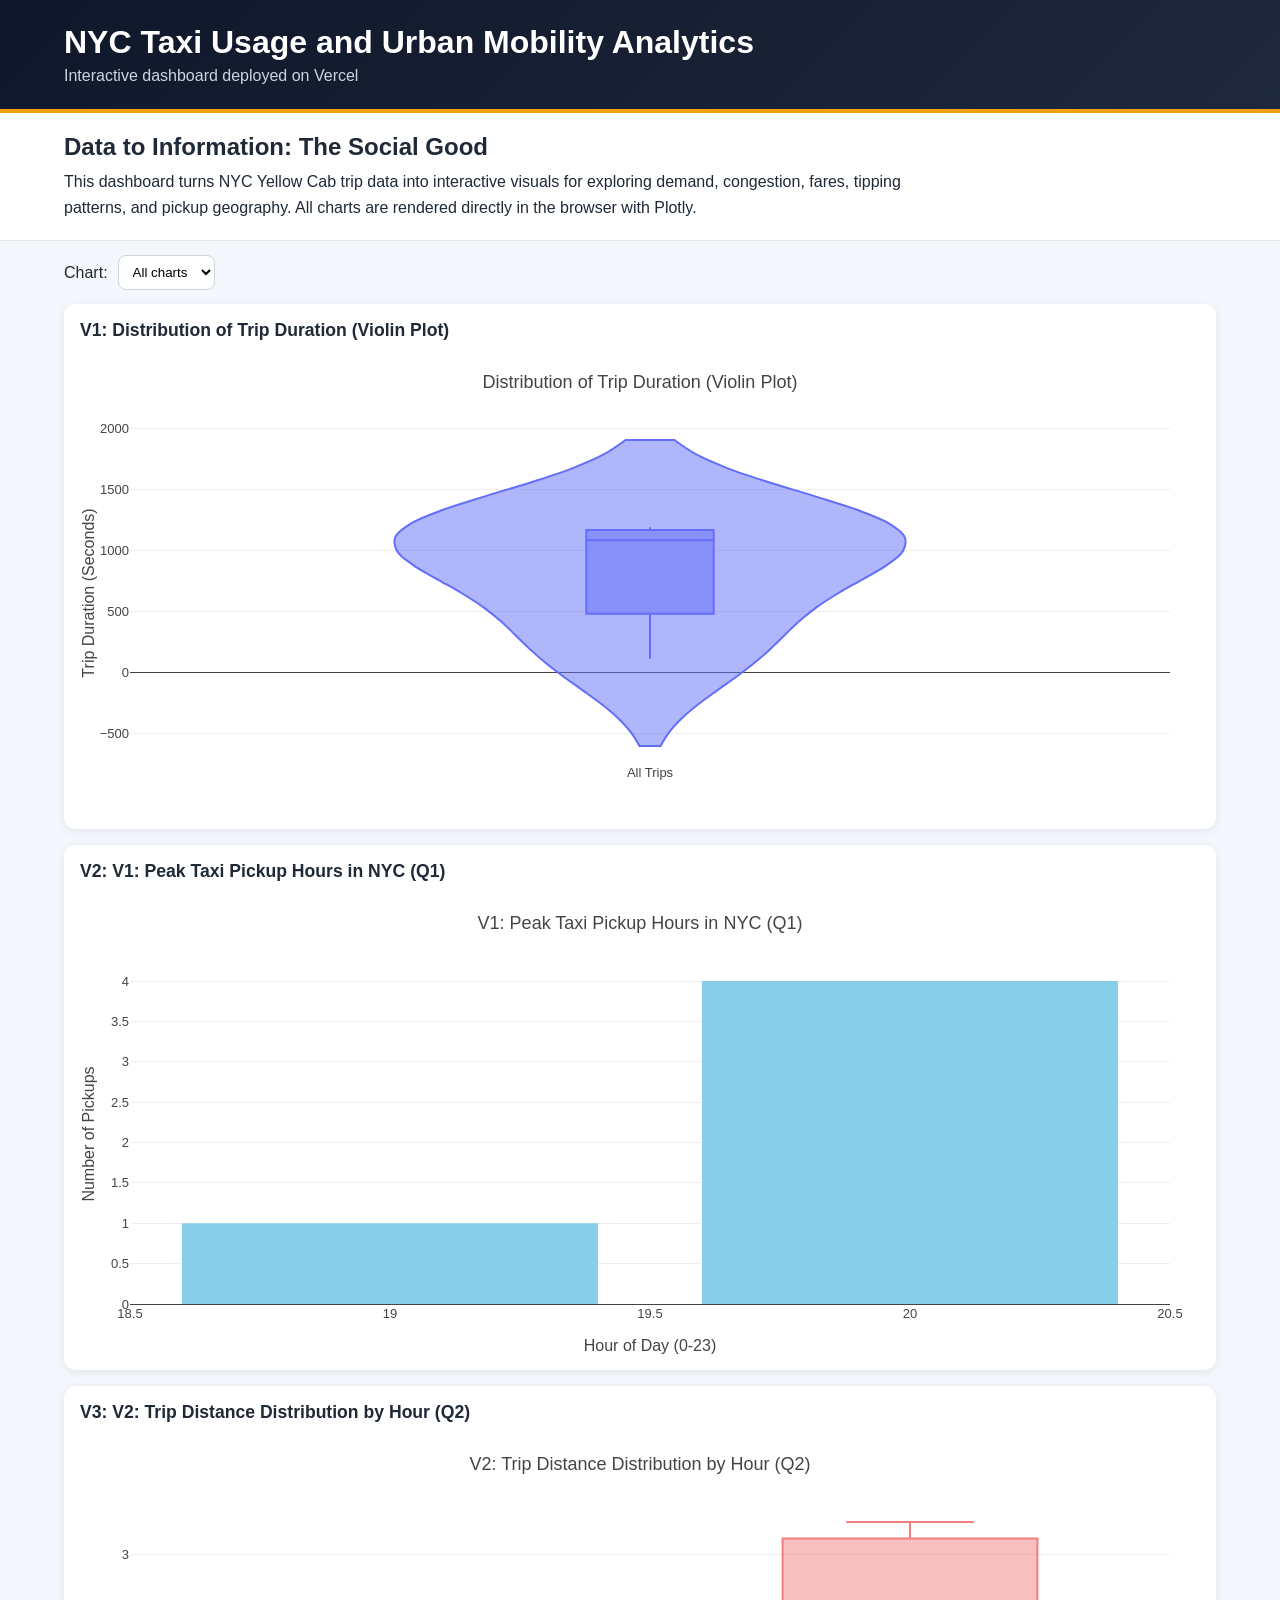
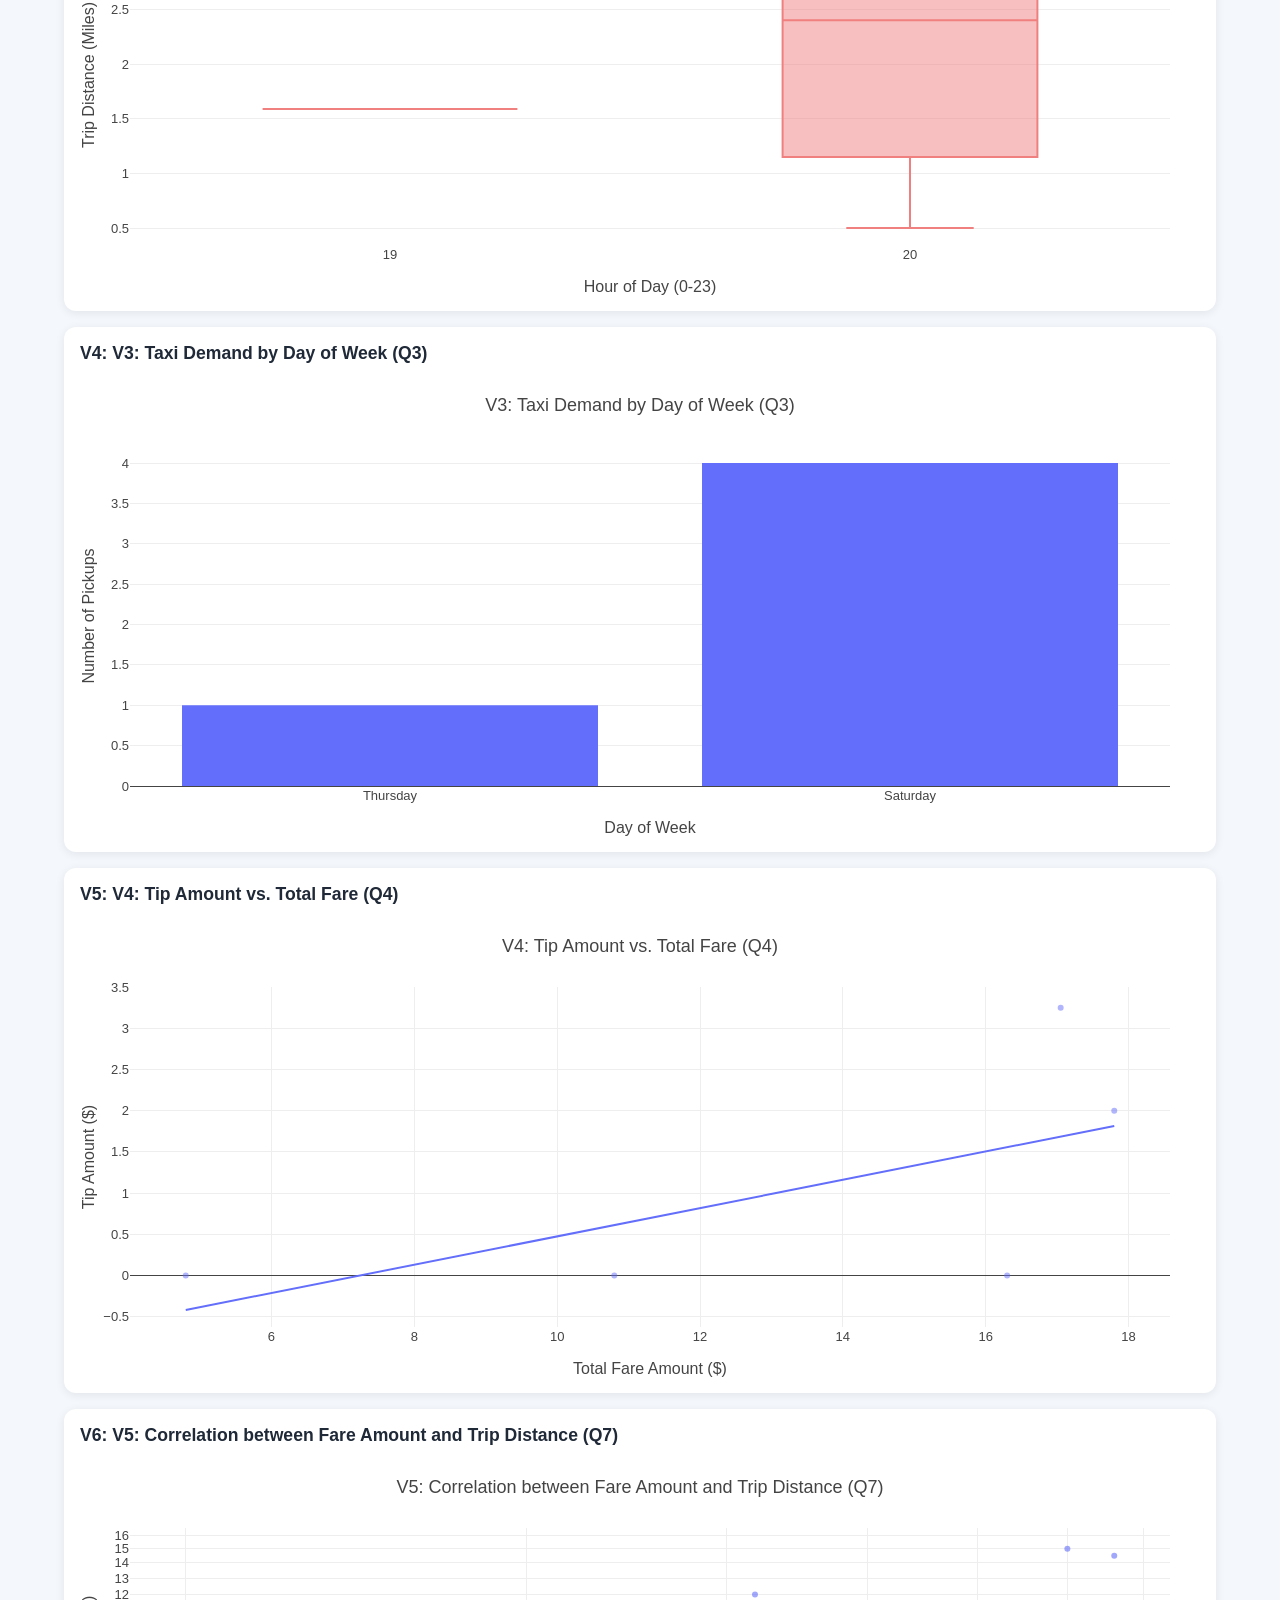
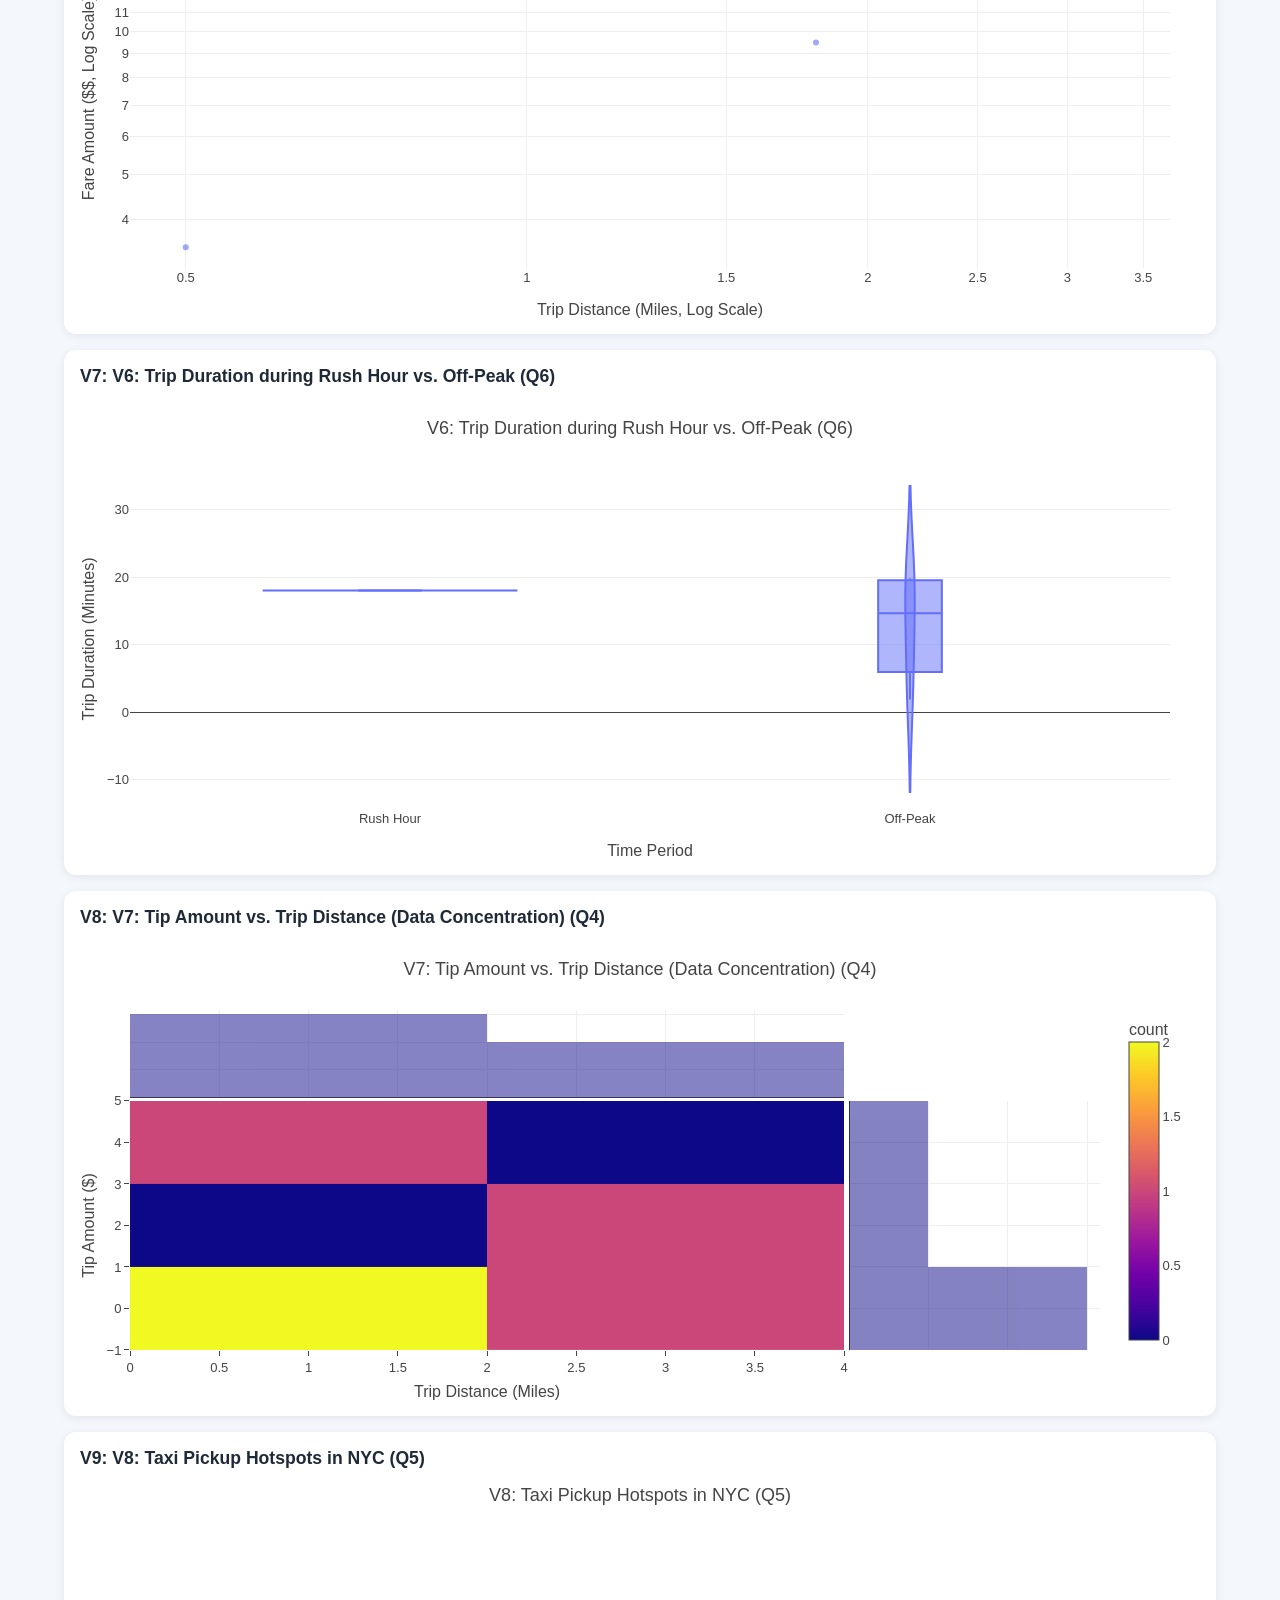
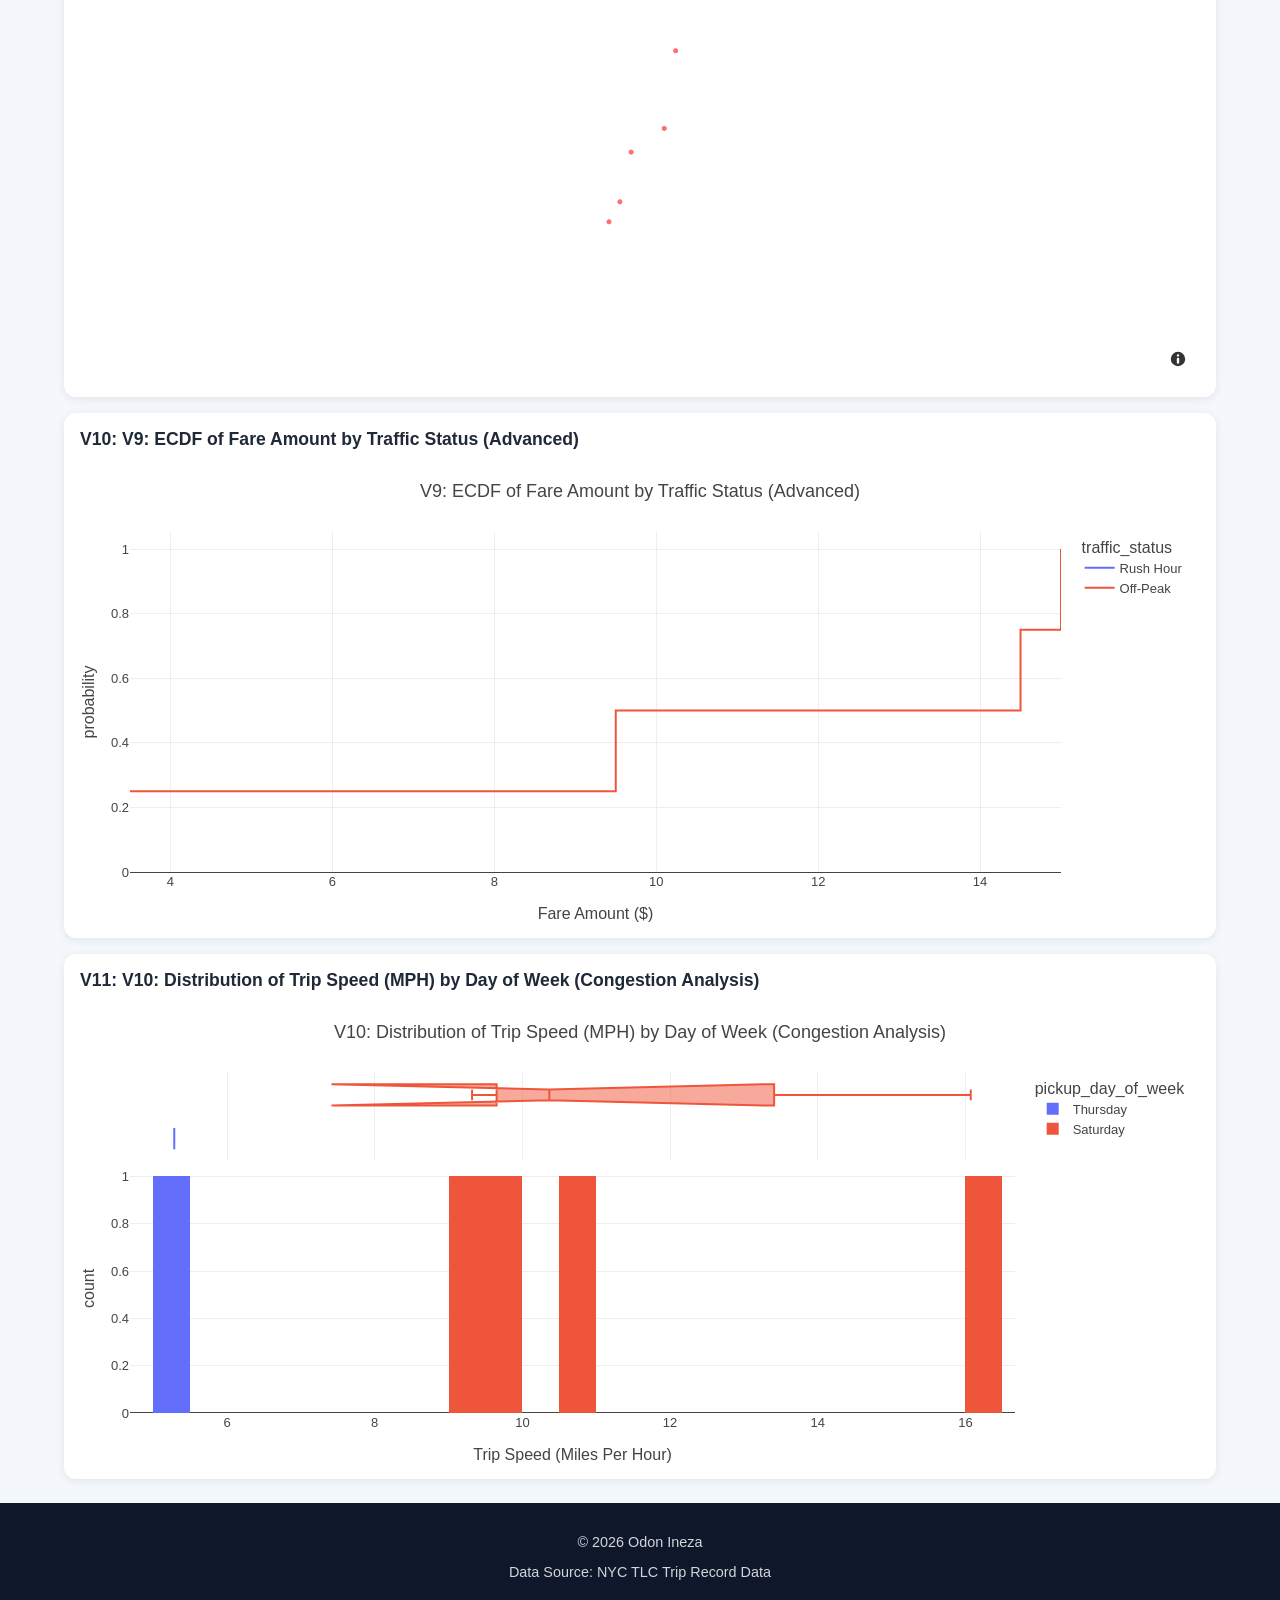
==== commit c3c8987d: "Add Plotly export script and interactive Vercel dashboard Replace static PNG placeholders with a Plo" ====
--- a/index.html
+++ b/index.html
@@ -1,246 +1,41 @@
 <!DOCTYPE html>
 <html lang="en">
 <head>
-    <meta charset="UTF-8">
-    <meta name="viewport" content="width=device-width, initial-scale=1.0">
-    <title>NYC Taxi Usage and Urban Mobility - Odon Ineza</title>
-    <link rel="stylesheet" href="index.css">
-    </head>
-<body style="font-family: 'Segoe UI', Tahoma, Geneva, Verdana, sans-serif; margin: 0; padding: 0; background-color: #f4f7f9; color: #333;">
+  <meta charset="UTF-8">
+  <meta name="viewport" content="width=device-width, initial-scale=1.0">
+  <title>NYC Taxi Interactive Dashboard</title>
+  <link rel="stylesheet" href="index.css">
+  <script src="https://cdn.plot.ly/plotly-2.35.2.min.js"></script>
+</head>
+<body>
+  <header class="header">
+    <h1>NYC Taxi Usage and Urban Mobility Analytics</h1>
+    <p>Interactive dashboard deployed on Vercel</p>
+  </header>
 
-    <header style="background-color: #1f2a37; color: #ffffff; padding: 20px 5%; border-bottom: 5px solid #ffcc00;">
-        <div style="display: flex; align-items: center; max-width: 1200px; margin: 0 auto;">
-            
-            <div style="width: 150px; height: 80px; overflow: hidden; border-radius: 8px; margin-right: 30px; border: 2px solid #ffcc00; flex-shrink: 0;">
-              <img src="[data-uri]" alt="Taxi Logo" class="rounded-circle border border-warning me-3" alt="NYC Taxi Header Image" style="width: 100%; height: 100%; object-fit: cover; display: block;">
-            </div>
+  <section class="intro">
+    <h2>Data to Information: The Social Good</h2>
+    <p>
+      This dashboard turns NYC Yellow Cab trip data into interactive visuals for
+      exploring demand, congestion, fares, tipping patterns, and pickup geography.
+      All charts are rendered directly in the browser with Plotly.
+    </p>
+  </section>
 
-            <div>
-                <h1 style="margin: 0; font-size: 2.5em; font-weight: 700; text-align: left;"> NYC Taxi Usage and Urban Mobility Analytics </h1>
-                <p style="margin: 5px 0 0; font-size: 1.1em; opacity: 0.8; text-align: left;">Principles of Computing - Fall 2025 | Project by Odon Ineza</p>
-            </div>
-            
-        </div>
-    </header>
+  <section class="toolbar">
+    <label for="chart-filter">Chart:</label>
+    <select id="chart-filter">
+      <option value="all">All charts</option>
+    </select>
+  </section>
 
-    <div style="padding: 30px 5%; text-align: center; background-color: #ffffff; border-bottom: 1px solid #ddd;">
-        <h2 style="color: #1f2a37; font-size: 1.8em; margin-top: 0;">Data to Information: The Social Good</h2>
-        <p style="max-width: 800px; margin: 15px auto; line-height: 1.6; color: #555;">This project analyzes NYC Yellow Cab trip data to transform raw transaction records into actionable intelligence for urban planning and public policy. Our goal is to identify and quantify systemic issues related to traffic congestion, service equity, and the economics of the taxi industry by calculating and visualizing key metrics like Trip Speed (MPH) and Tipping Disparity.</p>
+  <main id="dashboard-grid" class="visualization-grid"></main>
 
-        <div style="margin-top: 20px; font-size: 0.9em; color: #666; padding-top: 10px; border-top: 1px dashed #eee;">
-            <strong style="color: #1f2a37;">Data Source:</strong> NYC Taxi and Limousine Commission (TLC) Trip Record Data (Kaggle/Public Portal)
-            <br>
-            <strong style="color: #1f2a37;">User Profile:</strong> Urban Planners, Traffic Managers, and Public Policy Advocates.
-        </div>
-    </div>
+  <footer class="footer">
+    <p>&copy; 2026 Odon Ineza</p>
+    <p>Data Source: NYC TLC Trip Record Data</p>
+  </footer>
 
-    <div style="display: flex; justify-content: space-around; padding: 20px 5%; background-color: #eef1f4; box-shadow: 0 2px 4px rgba(0,0,0,0.05);">
-        <div style="background-color: #ffffff; padding: 15px 20px; border-radius: 8px; box-shadow: 0 1px 3px rgba(0,0,0,0.1); text-align: center; flex-grow: 1; margin: 0 10px; min-width: 150px;">
-            <h3 style="margin-top: 0; font-size: 1.0em; color: #1f2a37; font-weight: 600;">Total Trips Analyzed</h3>
-            <p style="margin: 0; font-size: 1.8em; font-weight: bold; color: #ff9900;"> Million Trips</p>
-        </div>
-        <div style="background-color: #ffffff; padding: 15px 20px; border-radius: 8px; box-shadow: 0 1px 3px rgba(0,0,0,0.1); text-align: center; flex-grow: 1; margin: 0 10px; min-width: 150px;">
-            <h3 style="margin-top: 0; font-size: 1.0em; color: #1f2a37; font-weight: 600;">Average Trip Speed</h3>
-            <p style="margin: 0; font-size: 1.8em; font-weight: bold; color: #ff9900;"> MPH</p>
-        </div>
-        <div style="background-color: #ffffff; padding: 15px 20px; border-radius: 8px; box-shadow: 0 1px 3px rgba(0,0,0,0.1); text-align: center; flex-grow: 1; margin: 0 10px; min-width: 150px;">
-            <h3 style="margin-top: 0; font-size: 1.0em; color: #1f2a37; font-weight: 600;">Average Trip Duration</h3>
-            <p style="margin: 0; font-size: 1.8em; font-weight: bold; color: #ff9900;"> Minutes</p>
-        </div>
-        <div style="background-color: #ffffff; padding: 15px 20px; border-radius: 8px; box-shadow: 0 1px 3px rgba(0,0,0,0.1); text-align: center; flex-grow: 1; margin: 0 10px; min-width: 150px;">
-            <h3 style="margin-top: 0; font-size: 1.0em; color: #1f2a37; font-weight: 600;">Peak Demand Hour</h3>
-            <p style="margin: 0; font-size: 1.8em; font-weight: bold; color: #ff9900;"> PM</p>
-        </div>
-    </div>
-
-    <main class="visualization-grid">
-
-        <section class="viz-card full-width">
-            <h3>V1: Peak Taxi Pickup Hours (Q1) - [Bar Chart]</h3>
-            <div class="viz-content">
-                <div class="plotly-placeholder">
-                 <img src="Viz 1.png" alt="Visualization 1: [Short Description]" style="width: 100%; height: 100%; display: block; margin: 0 auto;">
-                
-                </div>
-                <div class="insights-box">
-                    <h4>Insights:</h4>
-                    <ul>
-                        <li><p><strong>Evening Peak:</strong> Demand spikes between 6 PM (18:00) and 8 PM (20:00), reflecting the primary outflow of commuters and evening social travelers.</p></li>
-                        <li><p><strong>Low Period:</strong> Demand is lowest between 3 AM and 5 AM, suggesting the best window for road maintenance.</p></li>
-                        <li><p><strong>Asymmetrical Rush:</strong> The evening peak is substantially higher than the morning peak (7 AM - 9 AM).</p></li>
-                    </ul>
-                </div>
-            </div>
-        </section>
-
-        <section class="viz-card full-width">
-            <h3>V2: Trip Distance Distribution by Hour (Q2) - [Box Plot]</h3>
-            <div class="viz-content">
-                 <div class="plotly-placeholder">
-                   <img src="viz 2.png" alt="Visualization 2: [Short Description]" style="width: 100%; height: auto; display: block; margin: 0 auto;">
-                </div>
-                <div class="insights-box">
-                    <h4>Insights:</h4>
-                    <ul>
-                        <li><p><strong>Longer Late-Night Trips:</strong> Median distance is higher between 11 PM and 4 AM, indicating longer-haul needs when other transit is limited.</p></li>
-                        <li><p><strong>Short Mid-Day Trips:</strong> Tighter distribution during business hours (10 AM - 3 PM) confirms localized, intra-Manhattan movement.</p></li>
-                        <li><p><strong>High-Variance Commute:</strong> Evening rush (4 PM - 7 PM) shows a large spread, reflecting a mix of short errands and long commuter trips.</p></li>
-                    </ul>
-                </div>
-            </div>
-        </section>
-
-        <section class="viz-card full-width">
-            <h3>V3: Taxi Demand by Day of Week (Q3) - [Bar Chart]</h3>
-            <div class="viz-content">
-                 <div class="plotly-placeholder">
-<img src="viz 3.png" alt="Visualization 3: [Short Description]" style="width: 100%; height: auto; display: block; margin: 0 auto;">                </div>
-                <div class="insights-box">
-                    <h4>Insights:</h4>
-                    <ul>
-                        <li><p><strong>Weekend Peak:</strong> Friday and Saturday are the peak days for taxi demand, driven by social and weekend travel.</p></li>
-                        <li><p><strong>Stable Mid-Week Demand:</strong> Tuesday, Wednesday, and Thursday exhibit very stable, high demand, reflecting core business travel.</p></li>
-                        <li><p><strong>Lowest Activity:</strong> Sunday consistently records the lowest demand, suitable for scheduling major public works projects.</p></li>
-                    </ul>
-                </div>
-            </div>
-        </section>
-        
-        <section class="viz-card full-width">
-            <h3>V4: Tip Amount vs. Total Fare (Q4a) - [Scatter Plot]</h3>
-            <div class="viz-content">
-                 <div class="plotly-placeholder">
-<img src="Viz 4.png" alt="Visualization 4: [Short Description]" style="width: 100%; height: auto; display: block; margin: 0 auto;">                </div>
-                <div class="insights-box">
-                    <h4>Insights:</h4>
-                    <ul>
-                        <li><p><strong>Standardized Tipping:</strong> Strong linear correlation shows most tips fall within the expected 15-20% range.</p></li>
-                        <li><p><strong>High Zero-Tip Frequency:</strong> A large cluster of trips sits directly on the \$0 tip line, likely representing unrecorded cash payments.</p></li>
-                        <li><p><strong>Tip Variance:</strong> As the fare increases, the vertical spread (variance) in tip amount also increases, reflecting discretionary choice on high-cost trips.</p></li>
-                    </ul>
-                </div>
-            </div>
-        </section>
-        
-        <section class="viz-card full-width">
-            <h3>V5: Fare Amount vs. Trip Distance (Q8) - [Scatter Plot]</h3>
-            <div class="viz-content">
-                 <div class="plotly-placeholder">
-<img src="Viz 5.png" alt="Visualization 5: [Short Description]" style="width: 100%; height: auto; display: block; margin: 0 auto;">                </div>
-                <div class="insights-box">
-                    <h4>Insights:</h4>
-                    <ul>
-                        <li><p><strong>Structural Correlation:</strong> Shows a strong linear relationship on a log-log scale, confirming the distance-based fare structure.</p></li>
-                        <li><p><strong>Minimum Fare:</strong> Concentration at the lower end highlights the mandated minimum fare floor.</p></li>
-                        <li><p><strong>Outlier Impact:</strong> Vertical outliers (high fare for short distance) suggest the influence of tolls, airport surcharges, or special rate codes.</p></li>
-                    </ul>
-                </div>
-            </div>
-        </section>
-
-        <section class="viz-card full-width">
-            <h3>V6: Trip Duration by Traffic Status (Q7) - [Violin Plot]</h3>
-            <div class="viz-content">
-                 <div class="plotly-placeholder">
-<img src="Viz 6.png" alt="Visualization 6: [Short Description]" style="width: 100%; height: auto; display: block; margin: 0 auto;">                </div>
-                <div class="insights-box">
-                    <h4>Insights:</h4>
-                    <ul>
-                        <li><p><strong>Rush Hour Travel Time Penalty:</strong> The median duration is observably higher for Rush Hour, quantifying the time lost due to congestion.</p></li>
-                        <li><p><strong>Unpredictability:</strong> The Rush Hour distribution is wider, meaning trip times are more variable and unpredictable during peak periods.</p></li>
-                        <li><p><strong>Control Justification:</strong> Provides data-driven support for policies like congestion pricing aimed at reducing travel time variance during peak hours.</p></li>
-                    </ul>
-                </div>
-            </div>
-        </section>
-        
-        <section class="viz-card full-width">
-            <h3>V7: Tip Amount vs. Trip Distance (Q4b) - [Density Heatmap]</h3>
-            <div class="viz-content">
-                 <div class="plotly-placeholder">
-<img src="Viz 7.png" alt="Visualization 7: [Short Description]" style="width: 100%; height: auto; display: block; margin: 0 auto;">                </div>
-                <div class="insights-box">
-                    <h4>Insights:</h4>
-                    <ul>
-                        <li><p><strong>Financial Core:</strong> Highest density cluster occurs at short distances (0-3 miles) and moderate tips (\$2-\$4), confirming the industry's backbone.</p></li>
-                        <li><p><strong>High-Value Tips:</strong> Longer trips (beyond 10 miles) show proportionally high tip amounts, despite their infrequency.</p></li>
-                        <li><p><strong>Zero Tip Density:</strong> High concentration near the origin (short distance, \$0 tip) reinforces the frequency of unrecorded/cash tips on short, high-turnover rides.</p></li>
-                    </ul>
-                </div>
-            </div>
-        </section>
-        
-        <section class="viz-card full-width">
-            <h3>V8: Pickup Hotspots (Q5) - [Map Visualization]</h3>
-            <div class="viz-content">
-                 <div class="plotly-placeholder">
-<img src="Viz 8.png" alt="Visualization 8: [Short Description]" style="width: 100%; height: auto; display: block; margin: 0 auto;">                </div>
-                <div class="insights-box">
-                    <h4>Insights:</h4>
-                    <ul>
-                        <li><p><strong>Manhattan Core Monoculture:</strong> Overwhelming majority of pickups concentrated in Midtown and Lower Manhattan, confirming service limitations outside the core.</p></li>
-                        <li><p><strong>Hub Connectors:</strong> Clear hotspots visible around major transit centers (Penn Station, Grand Central), showing taxis as first/last-mile connectors.</p></li>
-                        <li><p><strong>Service Deserts:</strong> Lack of density in outer boroughs highlights a critical mobility equity issue for city planners to address.</p></li>
-                    </ul>
-                </div>
-            </div>
-        </section>
-
-        <section class="viz-card full-width">
-            <h3>V9: Fare Amount by Traffic Status (Q9) - [ECDF Plot]</h3>
-            <div class="viz-content">
-                 <div class="plotly-placeholder">
-<img src="Viz 9.png" alt="Visualization 9: [Short Description]" style="width: 100%; height: auto; display: block; margin: 0 auto;">                </div>
-                <div class="insights-box">
-                    <h4>Insights:</h4>
-                    <ul>
-                        <li><p><strong>Congestion Cost Penalty:</strong> The Rush Hour ECDF curve is shifted right, proving the median fare is higher during peak traffic for any given percentage of trips.</p></li>
-                        <li><p><strong>Distribution Spread:</strong> A smaller percentage of Rush Hour trips fall into the lower fare brackets, increasing the likelihood of a higher-cost ride.</p></li>
-                        <li><p><strong>Policy Baseline:</strong> Provides a baseline to compare fare changes after implementing policies like congestion pricing to assess the financial impact on riders.</p></li>
-                    </ul>
-                </div>
-            </div>
-        </section>
-
-        <section class="viz-card full-width">
-            <h3>V10: Trip Speed Distribution (Q10) - [Histogram]</h3>
-            <div class="viz-content">
-                 <div class="plotly-placeholder">
-<img src="Viz 10.png" alt="Visualization 10: [Short Description]" style="width: 100%; height: auto; display: block; margin: 0 auto;">                </div>
-                <div class="insights-box">
-                    <h4>Insights:</h4>
-                    <ul>
-                        <li><p><strong>Congestion Quantified:</strong> The median operational speed is lowest on core weekdays (8-12 MPH), quantifying the travel penalty.</p></li>
-                        <li><p><strong>Weekend Efficiency:</strong> Distribution shifts significantly right on Sat/Sun, showing travelers gain speed when volume is lower.</p></li>
-                        <li><p><strong>Operational Benchmark:</strong> The 8-12 MPH band is the critical congestion zone for future traffic mitigation goal-setting.</p></li>
-                    </ul>
-                </div>
-            </div>
-        </section>
-        
-        <section class="viz-card full-width">
-            <h3>V11: Tip Percentage by Payment Type (Q11) - [Violin Plot]</h3>
-            <div class="viz-content">
-                 <div class="plotly-placeholder">
-<img src="Viz 11.png" alt="Visualization 11: [Short Description]" style="width: 100%; height: auto; display: block; margin: 0 auto;">                </div>
-                </div>
-                <div class="insights-box">
-                    <h4>Insights:</h4>
-                    <ul>
-                        <li><p><strong>Short Trips Favored:</strong> The massive, dense peak at the bottom (5-10 minutes) confirms the taxi system is dominated by high-turnover, short-haul, intra-Manhattan rides.</p></li>
-                        <li><p><strong>Statistically Rare Long Trips:</strong> The rapid narrowing of the 'violin' shape demonstrates that the probability of a trip lasting over 30 minutes drops steeply. This confirms that long-distance (cross-borough/airport) trips are statistically rare outliers in the overall service pattern.</p></li>
-                        <li><p><strong>Median vs. Mean Disparity:</strong> The difference between the average duration (mean) and the typical duration (median) is significant. This shows that a few very long trips (the long tail) drag the average up, while the true, typical trip time remains short (median value).</p></li>
-                    </ul>
-                </div>
-            </div>
-        </section>
-
-    </main>
-
-    <footer class="footer">
-        <p>&copy; 2025 Odon Ineza | Principles of Computing Final Project</p>
-        <p>Data Source: NYC TLC Trip Record Data</p>
-    </footer>
-
+  <script src="dashboard.js"></script>
 </body>
 </html>
--- a/index.css
+++ b/index.css
@@ -1,102 +1,88 @@
-/* --- Global Styles --- */
+* {
+  box-sizing: border-box;
+}
+
 body {
-    font-family: 'Segoe UI', Tahoma, Geneva, Verdana, sans-serif;
-    margin: 0;
-    padding: 0;
-    background-color: #f4f7f9;
-    color: #333;
+  font-family: Inter, Segoe UI, Tahoma, Arial, sans-serif;
+  margin: 0;
+  background: #f4f7fb;
+  color: #1f2937;
 }
 
 .header {
-    background-color: #1f2a37;
-    color: #ffffff;
-    padding: 20px 5%;
-    text-align: center;
-    border-bottom: 5px solid #ffcc00;
+  background: linear-gradient(135deg, #0f172a, #1e293b);
+  color: #fff;
+  padding: 24px 5%;
+  border-bottom: 4px solid #f59e0b;
 }
 
-/* ... (other header and intro styles are unchanged and fine) ... */
+.header h1 {
+  margin: 0;
+  font-size: 2rem;
+}
 
-/* --- Metrics Dashboard --- */
-.metrics-container {
-    display: flex;
-    justify-content: space-around;
-    padding: 20px 5%;
-    background-color: #eef1f4;
-    box-shadow: 0 2px 4px rgba(0,0,0,0.05);
+.header p {
+  margin: 6px 0 0;
+  color: #cbd5e1;
 }
-/* ... (metric-box styles are unchanged) ... */
 
+.intro {
+  background: #fff;
+  padding: 20px 5%;
+  border-bottom: 1px solid #e5e7eb;
+}
 
-/* --- Visualization Grid (Only need to maintain padding/gap) --- */
+.intro h2 {
+  margin: 0 0 8px;
+}
+
+.intro p {
+  margin: 0;
+  line-height: 1.6;
+  max-width: 900px;
+}
+
+.toolbar {
+  display: flex;
+  align-items: center;
+  gap: 10px;
+  padding: 14px 5%;
+}
+
+.toolbar select {
+  padding: 8px 10px;
+  border-radius: 8px;
+  border: 1px solid #cbd5e1;
+  background: #fff;
+}
+
 .visualization-grid {
-    display: grid;
-    /* Removed specific grid-template-columns: we rely solely on .full-width */
-    gap: 20px;
-    padding: 20px 5%;
+  display: grid;
+  gap: 16px;
+  padding: 0 5% 24px;
 }
 
 .viz-card {
-    background-color: #ffffff;
-    border-radius: 8px;
-    box-shadow: 0 4px 8px rgba(0,0,0,0.1);
-    padding: 20px;
-    display: flex;
-    flex-direction: column;
+  background: #fff;
+  border-radius: 12px;
+  box-shadow: 0 2px 10px rgba(15, 23, 42, 0.08);
+  padding: 16px;
 }
 
-/* * CRITICAL STYLE: This forces the card to span the entire width 
- * when inside a standard grid container.
- */
-.full-width {
-    grid-column: 1 / -1; 
+.viz-title {
+  margin: 0 0 12px;
+  font-size: 1.1rem;
 }
 
-/* Container for VIZ and Insights (Unchanged - keeps the VIZ on the left, Insights on the right) */
-.viz-content {
-    display: flex;
-    gap: 20px;
+.plot-container {
+  width: 100%;
+  min-height: 460px;
 }
 
-.plotly-placeholder {
-    flex: 2; /* Visualization takes 2/3 space */
-    min-height: 350px;
-    background-color: #f9f9f9;
-    border: 1px dashed #ccc;
-    display: flex;
-    align-items: center;
-    justify-content: center;
+.footer {
+  background: #0f172a;
+  color: #d1d5db;
+  text-align: center;
+  padding: 16px;
+  font-size: 0.9rem;
 }
-
-.insights-box {
-    flex: 1; /* Insights take 1/3 space */
-    background-color: #e8f0fe;
-    padding: 15px;
-    border-radius: 5px;
-}
-
-.insights-box ul {
-    list-style-type: '👉';
-    padding-left: 20px;
-}
-
-/* --- Footer and Responsive Styles are unchanged and fully functional --- */
-
-.footer {
-    background-color: #1f2a37;
-    color: #ddd;
-    text-align: center;
-    padding: 15px;
-    font-size: 0.9em;
-}
-
-@media (max-width: 900px) {
-    /* Ensures vertical stacking on mobile */
-    .viz-content {
-        flex-direction: column; 
-    }
-    .plotly-placeholder, .insights-box {
-        flex: none;
-        width: 100%;
-    }
-}
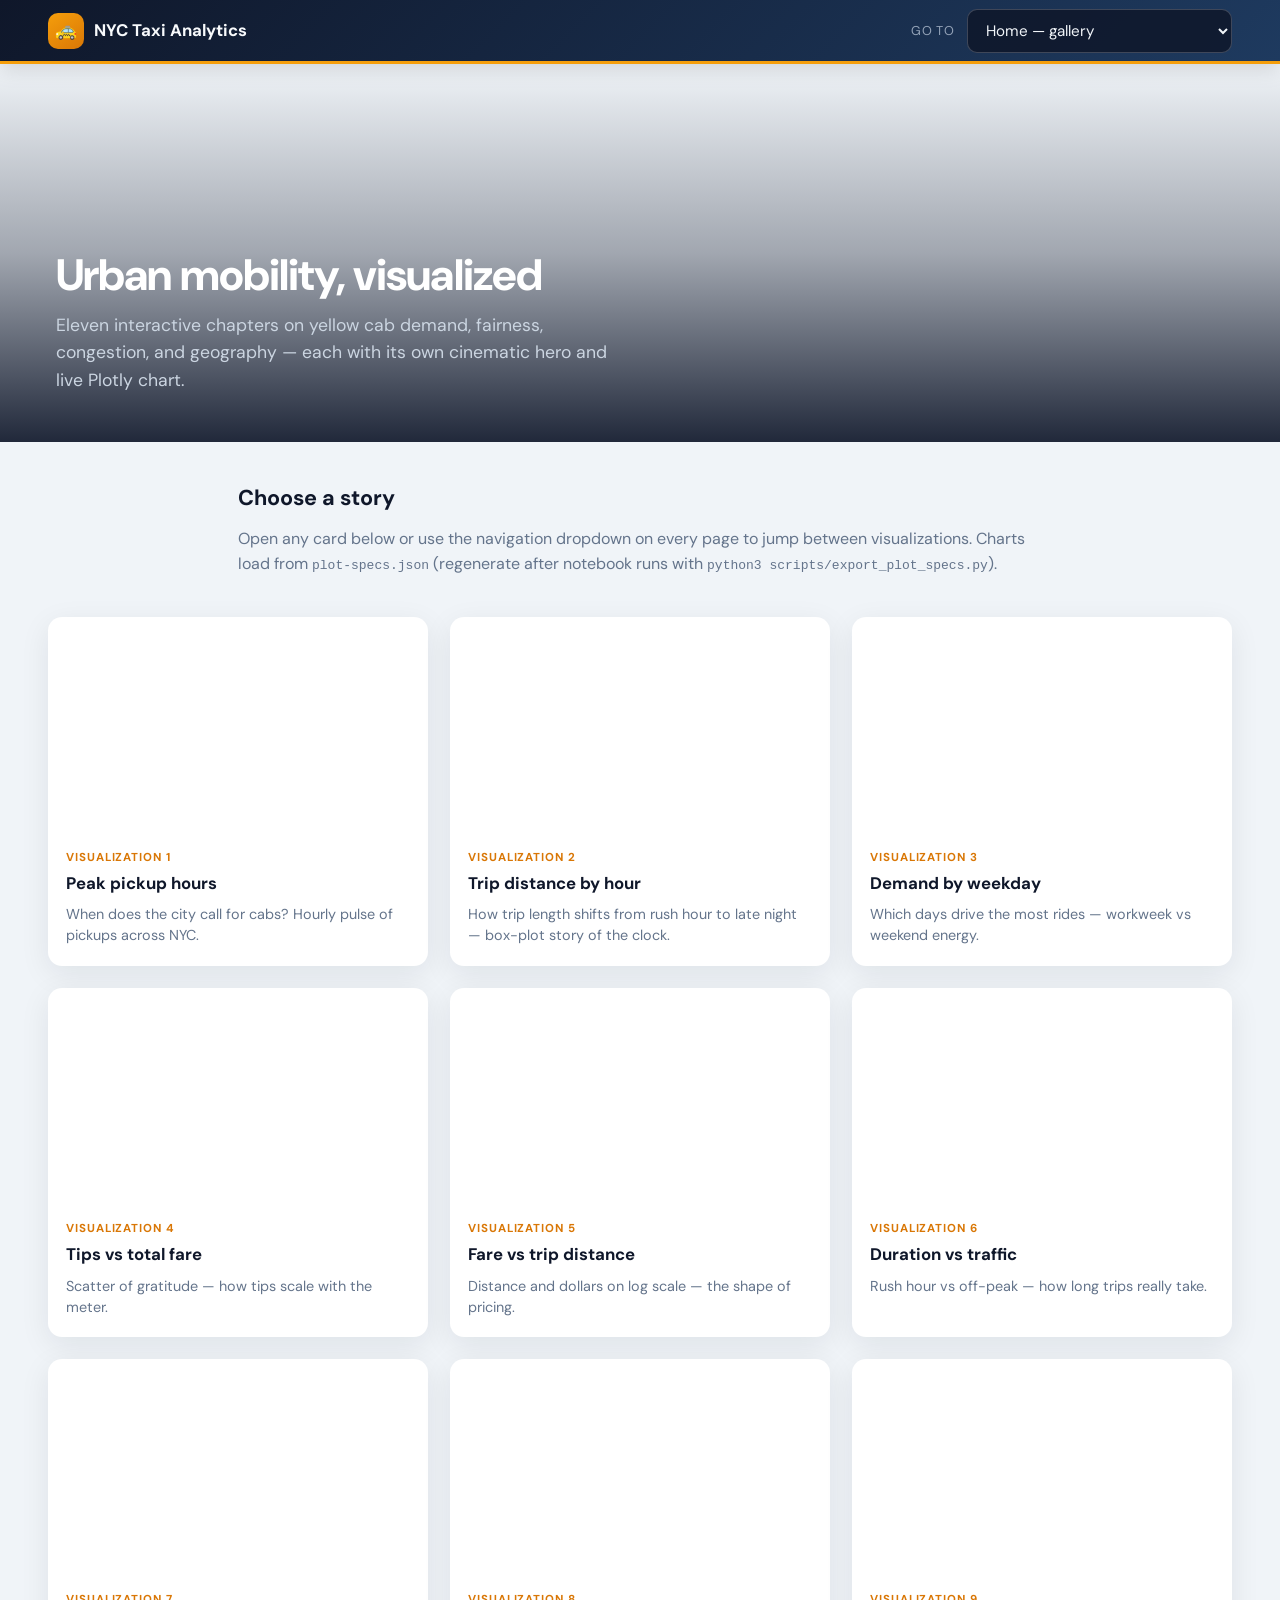
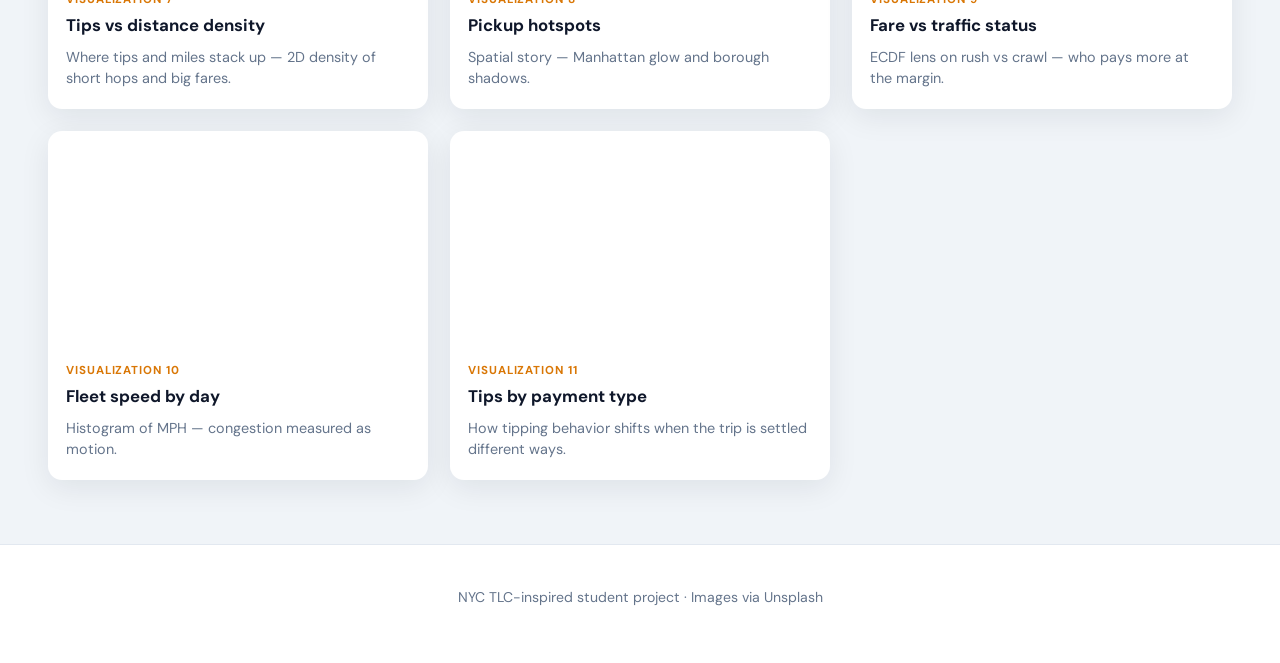
==== commit 5145dbe1: "Add multi-page gallery and per-visualization detail pages Replace the single-page PNG dashboard with" ====
--- a/index.html
+++ b/index.html
@@ -3,39 +3,142 @@
 <head>
   <meta charset="UTF-8">
   <meta name="viewport" content="width=device-width, initial-scale=1.0">
-  <title>NYC Taxi Interactive Dashboard</title>
-  <link rel="stylesheet" href="index.css">
-  <script src="https://cdn.plot.ly/plotly-2.35.2.min.js"></script>
+  <title>NYC Taxi Analytics — Gallery</title>
+  <link rel="preconnect" href="https://fonts.googleapis.com">
+  <link rel="preconnect" href="https://fonts.gstatic.com" crossorigin>
+  <link href="https://fonts.googleapis.com/css2?family=DM+Sans:ital,opsz,wght@0,9..40,400;0,9..40,600;0,9..40,800;1,9..40,400&display=swap" rel="stylesheet">
+  <link rel="stylesheet" href="css/site.css">
 </head>
-<body>
-  <header class="header">
-    <h1>NYC Taxi Usage and Urban Mobility Analytics</h1>
-    <p>Interactive dashboard deployed on Vercel</p>
-  </header>
 
-  <section class="intro">
-    <h2>Data to Information: The Social Good</h2>
-    <p>
-      This dashboard turns NYC Yellow Cab trip data into interactive visuals for
-      exploring demand, congestion, fares, tipping patterns, and pickup geography.
-      All charts are rendered directly in the browser with Plotly.
-    </p>
+
+<body data-current-file="index.html">
+  <nav class="site-nav">
+    <a class="site-nav__brand" href="index.html">
+      <span class="site-nav__logo" aria-hidden="true">🚕</span>
+      <span>NYC Taxi Analytics</span>
+    </a>
+    <div class="site-nav__controls">
+      <label for="viz-jump">Go to</label>
+      <select id="viz-jump" aria-label="Jump to visualization"></select>
+    </div>
+  </nav>
+
+  <section class="home-hero" style="background-image: url('https://images.unsplash.com/photo-1544620347-c4fd4a3d5957?auto=format&fit=crop&w=2000&q=80');">
+    <div class="home-hero__inner">
+      <h1>Urban mobility, visualized</h1>
+      <p>Eleven interactive chapters on yellow cab demand, fairness, congestion, and geography — each with its own cinematic hero and live Plotly chart.</p>
+    </div>
   </section>
-
-  <section class="toolbar">
-    <label for="chart-filter">Chart:</label>
-    <select id="chart-filter">
-      <option value="all">All charts</option>
-    </select>
+  <section class="home-intro">
+    <h2>Choose a story</h2>
+    <p>Open any card below or use the navigation dropdown on every page to jump between visualizations. Charts load from <code>plot-specs.json</code> (regenerate after notebook runs with <code>python3 scripts/export_plot_specs.py</code>).</p>
   </section>
-
-  <main id="dashboard-grid" class="visualization-grid"></main>
-
-  <footer class="footer">
-    <p>&copy; 2026 Odon Ineza</p>
-    <p>Data Source: NYC TLC Trip Record Data</p>
+  <div class="gallery">
+    
+    <a class="viz-card-link" href="v1.html">
+      <div class="viz-card-link__img" style="background-image: url('https://images.unsplash.com/photo-1518391846015-55a9cc003b25?auto=format&fit=crop&w=2000&q=80');" role="img" aria-label=""></div>
+      <div class="viz-card-link__body">
+        <div class="viz-card-link__tag">Visualization 1</div>
+        <h3>Peak pickup hours</h3>
+        <p>When does the city call for cabs? Hourly pulse of pickups across NYC.</p>
+      </div>
+    </a>
+    <a class="viz-card-link" href="v2.html">
+      <div class="viz-card-link__img" style="background-image: url('https://images.unsplash.com/photo-1492144534655-ae79c964c9d7?auto=format&fit=crop&w=2000&q=80');" role="img" aria-label=""></div>
+      <div class="viz-card-link__body">
+        <div class="viz-card-link__tag">Visualization 2</div>
+        <h3>Trip distance by hour</h3>
+        <p>How trip length shifts from rush hour to late night — box-plot story of the clock.</p>
+      </div>
+    </a>
+    <a class="viz-card-link" href="v3.html">
+      <div class="viz-card-link__img" style="background-image: url('https://images.unsplash.com/photo-1477959858617-67f85cf4f1df?auto=format&fit=crop&w=2000&q=80');" role="img" aria-label=""></div>
+      <div class="viz-card-link__body">
+        <div class="viz-card-link__tag">Visualization 3</div>
+        <h3>Demand by weekday</h3>
+        <p>Which days drive the most rides — workweek vs weekend energy.</p>
+      </div>
+    </a>
+    <a class="viz-card-link" href="v4.html">
+      <div class="viz-card-link__img" style="background-image: url('https://images.unsplash.com/photo-1563013544-824ae1b704d3?auto=format&fit=crop&w=2000&q=80');" role="img" aria-label=""></div>
+      <div class="viz-card-link__body">
+        <div class="viz-card-link__tag">Visualization 4</div>
+        <h3>Tips vs total fare</h3>
+        <p>Scatter of gratitude — how tips scale with the meter.</p>
+      </div>
+    </a>
+    <a class="viz-card-link" href="v5.html">
+      <div class="viz-card-link__img" style="background-image: url('https://images.unsplash.com/photo-1469854523086-cc02fe5d8800?auto=format&fit=crop&w=2000&q=80');" role="img" aria-label=""></div>
+      <div class="viz-card-link__body">
+        <div class="viz-card-link__tag">Visualization 5</div>
+        <h3>Fare vs trip distance</h3>
+        <p>Distance and dollars on log scale — the shape of pricing.</p>
+      </div>
+    </a>
+    <a class="viz-card-link" href="v6.html">
+      <div class="viz-card-link__img" style="background-image: url('https://images.unsplash.com/photo-1449824913935-59a10b8d2000?auto=format&fit=crop&w=2000&q=80');" role="img" aria-label=""></div>
+      <div class="viz-card-link__body">
+        <div class="viz-card-link__tag">Visualization 6</div>
+        <h3>Duration vs traffic</h3>
+        <p>Rush hour vs off-peak — how long trips really take.</p>
+      </div>
+    </a>
+    <a class="viz-card-link" href="v7.html">
+      <div class="viz-card-link__img" style="background-image: url('https://images.unsplash.com/photo-1551288049-bebda4e38f71?auto=format&fit=crop&w=2000&q=80');" role="img" aria-label=""></div>
+      <div class="viz-card-link__body">
+        <div class="viz-card-link__tag">Visualization 7</div>
+        <h3>Tips vs distance density</h3>
+        <p>Where tips and miles stack up — 2D density of short hops and big fares.</p>
+      </div>
+    </a>
+    <a class="viz-card-link" href="v8.html">
+      <div class="viz-card-link__img" style="background-image: url('https://images.unsplash.com/photo-1514565131-fce0801e5785?auto=format&fit=crop&w=2000&q=80');" role="img" aria-label=""></div>
+      <div class="viz-card-link__body">
+        <div class="viz-card-link__tag">Visualization 8</div>
+        <h3>Pickup hotspots</h3>
+        <p>Spatial story — Manhattan glow and borough shadows.</p>
+      </div>
+    </a>
+    <a class="viz-card-link" href="v9.html">
+      <div class="viz-card-link__img" style="background-image: url('https://images.unsplash.com/photo-1507679799987-c73779587ccf?auto=format&fit=crop&w=2000&q=80');" role="img" aria-label=""></div>
+      <div class="viz-card-link__body">
+        <div class="viz-card-link__tag">Visualization 9</div>
+        <h3>Fare vs traffic status</h3>
+        <p>ECDF lens on rush vs crawl — who pays more at the margin.</p>
+      </div>
+    </a>
+    <a class="viz-card-link" href="v10.html">
+      <div class="viz-card-link__img" style="background-image: url('https://images.unsplash.com/photo-1489824904134-891ab64532f1?auto=format&fit=crop&w=2000&q=80');" role="img" aria-label=""></div>
+      <div class="viz-card-link__body">
+        <div class="viz-card-link__tag">Visualization 10</div>
+        <h3>Fleet speed by day</h3>
+        <p>Histogram of MPH — congestion measured as motion.</p>
+      </div>
+    </a>
+    <a class="viz-card-link" href="v11.html">
+      <div class="viz-card-link__img" style="background-image: url('https://images.unsplash.com/photo-1556742049-0cfed4f6a45d?auto=format&fit=crop&w=2000&q=80');" role="img" aria-label=""></div>
+      <div class="viz-card-link__body">
+        <div class="viz-card-link__tag">Visualization 11</div>
+        <h3>Tips by payment type</h3>
+        <p>How tipping behavior shifts when the trip is settled different ways.</p>
+      </div>
+    </a>
+  </div>
+  <footer class="site-footer">
+    <p>NYC TLC-inspired student project · Images via Unsplash</p>
   </footer>
 
-  <script src="dashboard.js"></script>
+  <script>
+    window.VIZ_PAGE_LABELS = ["Peak pickup hours", "Trip distance by hour", "Demand by weekday", "Tips vs total fare", "Fare vs trip distance", "Duration vs traffic", "Tips vs distance density", "Pickup hotspots", "Fare vs traffic status", "Fleet speed by day", "Tips by payment type"];
+  </script>
+  <script src="js/site.js"></script>
+  <script>
+    document.addEventListener("DOMContentLoaded", function () {
+      Site.populateVizDropdown(
+        document.getElementById("viz-jump"),
+        document.body.getAttribute("data-current-file") || "index.html"
+      );
+    });
+  </script>
 </body>
 </html>
--- a/css/site.css
+++ b/css/site.css
@@ -0,0 +1,381 @@
+/* NYC Taxi analytics — site-wide */
+
+:root {
+  --bg: #f0f4f8;
+  --surface: #ffffff;
+  --ink: #0f172a;
+  --muted: #64748b;
+  --accent: #f59e0b;
+  --accent-dark: #d97706;
+  --nav-height: 64px;
+  --radius: 14px;
+  --shadow: 0 8px 30px rgba(15, 23, 42, 0.08);
+  --font: "DM Sans", "Segoe UI", system-ui, sans-serif;
+}
+
+*,
+*::before,
+*::after {
+  box-sizing: border-box;
+}
+
+html {
+  scroll-behavior: smooth;
+}
+
+body {
+  margin: 0;
+  font-family: var(--font);
+  background: var(--bg);
+  color: var(--ink);
+  line-height: 1.55;
+}
+
+a {
+  color: #2563eb;
+  text-decoration: none;
+}
+a:hover {
+  text-decoration: underline;
+}
+
+.site-nav {
+  position: sticky;
+  top: 0;
+  z-index: 100;
+  height: var(--nav-height);
+  display: flex;
+  align-items: center;
+  justify-content: space-between;
+  gap: 1rem;
+  padding: 0 clamp(16px, 4vw, 48px);
+  background: linear-gradient(135deg, #0f172a 0%, #1e3a5f 100%);
+  border-bottom: 3px solid var(--accent);
+  box-shadow: 0 4px 20px rgba(0, 0, 0, 0.15);
+}
+
+.site-nav__brand {
+  display: flex;
+  align-items: center;
+  gap: 0.65rem;
+  font-weight: 700;
+  font-size: 1.05rem;
+  color: #f8fafc;
+  white-space: nowrap;
+}
+
+.site-nav__brand:hover {
+  text-decoration: none;
+  color: #fde68a;
+}
+
+.site-nav__logo {
+  width: 36px;
+  height: 36px;
+  border-radius: 10px;
+  background: linear-gradient(145deg, var(--accent), var(--accent-dark));
+  display: grid;
+  place-items: center;
+  font-size: 1.1rem;
+}
+
+.site-nav__controls {
+  display: flex;
+  align-items: center;
+  gap: 12px;
+  flex-wrap: wrap;
+  justify-content: flex-end;
+}
+
+.site-nav label {
+  color: #94a3b8;
+  font-size: 0.8rem;
+  text-transform: uppercase;
+  letter-spacing: 0.06em;
+}
+
+.site-nav select {
+  min-width: 220px;
+  padding: 10px 14px;
+  border-radius: 10px;
+  border: 1px solid rgba(248, 250, 252, 0.2);
+  background: rgba(15, 23, 42, 0.85);
+  color: #f1f5f9;
+  font-family: inherit;
+  font-size: 0.95rem;
+  cursor: pointer;
+}
+
+.site-nav select:focus {
+  outline: 2px solid var(--accent);
+  outline-offset: 2px;
+}
+
+/* —— Home —— */
+
+.home-hero {
+  position: relative;
+  min-height: 42vh;
+  display: flex;
+  align-items: flex-end;
+  padding: clamp(32px, 5vw, 72px) clamp(20px, 5vw, 56px) 48px;
+  background-size: cover;
+  background-position: center;
+  color: #fff;
+}
+
+.home-hero::after {
+  content: "";
+  position: absolute;
+  inset: 0;
+  background: linear-gradient(
+    to top,
+    rgba(15, 23, 42, 0.92) 0%,
+    rgba(15, 23, 42, 0.35) 50%,
+    transparent 100%
+  );
+  pointer-events: none;
+}
+
+.home-hero__inner {
+  position: relative;
+  z-index: 1;
+  max-width: 720px;
+}
+
+.home-hero h1 {
+  margin: 0 0 12px;
+  font-size: clamp(1.85rem, 4vw, 2.75rem);
+  font-weight: 800;
+  letter-spacing: -0.02em;
+  line-height: 1.15;
+}
+
+.home-hero p {
+  margin: 0;
+  font-size: 1.1rem;
+  color: #cbd5e1;
+  max-width: 560px;
+}
+
+.home-intro {
+  max-width: 900px;
+  margin: 0 auto;
+  padding: 40px clamp(20px, 5vw, 48px) 8px;
+}
+
+.home-intro h2 {
+  margin: 0 0 12px;
+  font-size: 1.35rem;
+}
+
+.home-intro p {
+  margin: 0;
+  color: var(--muted);
+}
+
+.gallery {
+  display: grid;
+  grid-template-columns: repeat(auto-fill, minmax(280px, 1fr));
+  gap: 22px;
+  padding: 32px clamp(20px, 5vw, 48px) 64px;
+  max-width: 1400px;
+  margin: 0 auto;
+}
+
+.viz-card-link {
+  display: block;
+  border-radius: var(--radius);
+  overflow: hidden;
+  background: var(--surface);
+  box-shadow: var(--shadow);
+  color: inherit;
+  text-decoration: none;
+  transition: transform 0.2s ease, box-shadow 0.2s ease;
+}
+
+.viz-card-link:hover {
+  transform: translateY(-4px);
+  box-shadow: 0 16px 40px rgba(15, 23, 42, 0.12);
+  text-decoration: none;
+  color: inherit;
+}
+
+.viz-card-link__img {
+  aspect-ratio: 16 / 9;
+  background-size: cover;
+  background-position: center;
+}
+
+.viz-card-link__body {
+  padding: 18px 18px 20px;
+}
+
+.viz-card-link__tag {
+  font-size: 0.72rem;
+  font-weight: 700;
+  text-transform: uppercase;
+  letter-spacing: 0.08em;
+  color: var(--accent-dark);
+  margin-bottom: 6px;
+}
+
+.viz-card-link h3 {
+  margin: 0;
+  font-size: 1.05rem;
+  font-weight: 700;
+  line-height: 1.3;
+}
+
+.viz-card-link p {
+  margin: 10px 0 0;
+  font-size: 0.9rem;
+  color: var(--muted);
+  line-height: 1.45;
+}
+
+.site-footer {
+  text-align: center;
+  padding: 28px 20px 40px;
+  font-size: 0.88rem;
+  color: var(--muted);
+  border-top: 1px solid #e2e8f0;
+  background: #fff;
+}
+
+/* —— Viz detail page —— */
+
+.viz-hero {
+  position: relative;
+  min-height: 38vh;
+  background-size: cover;
+  background-position: center;
+  display: flex;
+  align-items: flex-end;
+  padding: 28px clamp(20px, 5vw, 48px) 36px;
+  color: #fff;
+}
+
+.viz-hero::after {
+  content: "";
+  position: absolute;
+  inset: 0;
+  background: linear-gradient(
+    120deg,
+    rgba(15, 23, 42, 0.88) 0%,
+    rgba(30, 58, 95, 0.55) 45%,
+    rgba(15, 23, 42, 0.25) 100%
+  );
+  pointer-events: none;
+}
+
+.viz-hero__inner {
+  position: relative;
+  z-index: 1;
+  max-width: 800px;
+}
+
+.viz-hero__kicker {
+  font-size: 0.75rem;
+  font-weight: 800;
+  text-transform: uppercase;
+  letter-spacing: 0.12em;
+  color: #fde68a;
+  margin-bottom: 8px;
+}
+
+.viz-hero h1 {
+  margin: 0 0 12px;
+  font-size: clamp(1.5rem, 3.5vw, 2.35rem);
+  font-weight: 800;
+  letter-spacing: -0.02em;
+  line-height: 1.2;
+}
+
+.viz-hero p {
+  margin: 0;
+  font-size: 1.05rem;
+  color: #e2e8f0;
+  max-width: 640px;
+}
+
+.viz-main {
+  max-width: 1200px;
+  margin: -24px auto 0;
+  padding: 0 clamp(20px, 5vw, 48px) 56px;
+  position: relative;
+  z-index: 2;
+}
+
+.viz-panel {
+  background: var(--surface);
+  border-radius: var(--radius);
+  box-shadow: var(--shadow);
+  padding: 22px clamp(16px, 3vw, 28px) 28px;
+  border: 1px solid rgba(226, 232, 240, 0.9);
+}
+
+.viz-panel h2 {
+  margin: 0 0 6px;
+  font-size: 1.15rem;
+}
+
+.viz-panel .viz-caption {
+  margin: 0 0 18px;
+  font-size: 0.92rem;
+  color: var(--muted);
+}
+
+.plot-container {
+  width: 100%;
+  min-height: 480px;
+}
+
+.viz-error {
+  padding: 24px;
+  background: #fef2f2;
+  border: 1px solid #fecaca;
+  border-radius: var(--radius);
+  color: #991b1b;
+}
+
+.viz-prev-next {
+  display: flex;
+  justify-content: space-between;
+  gap: 16px;
+  margin-top: 28px;
+  flex-wrap: wrap;
+}
+
+.viz-prev-next a {
+  font-weight: 600;
+  padding: 10px 16px;
+  border-radius: 10px;
+  background: #fff;
+  border: 1px solid #e2e8f0;
+  color: var(--ink);
+}
+
+.viz-prev-next a:hover {
+  background: #f8fafc;
+  text-decoration: none;
+  border-color: var(--accent);
+}
+
+@media (max-width: 640px) {
+  .site-nav {
+    flex-direction: column;
+    height: auto;
+    padding: 12px 16px;
+    align-items: stretch;
+  }
+
+  .site-nav__controls {
+    justify-content: stretch;
+  }
+
+  .site-nav select {
+    width: 100%;
+    min-width: unset;
+  }
+}
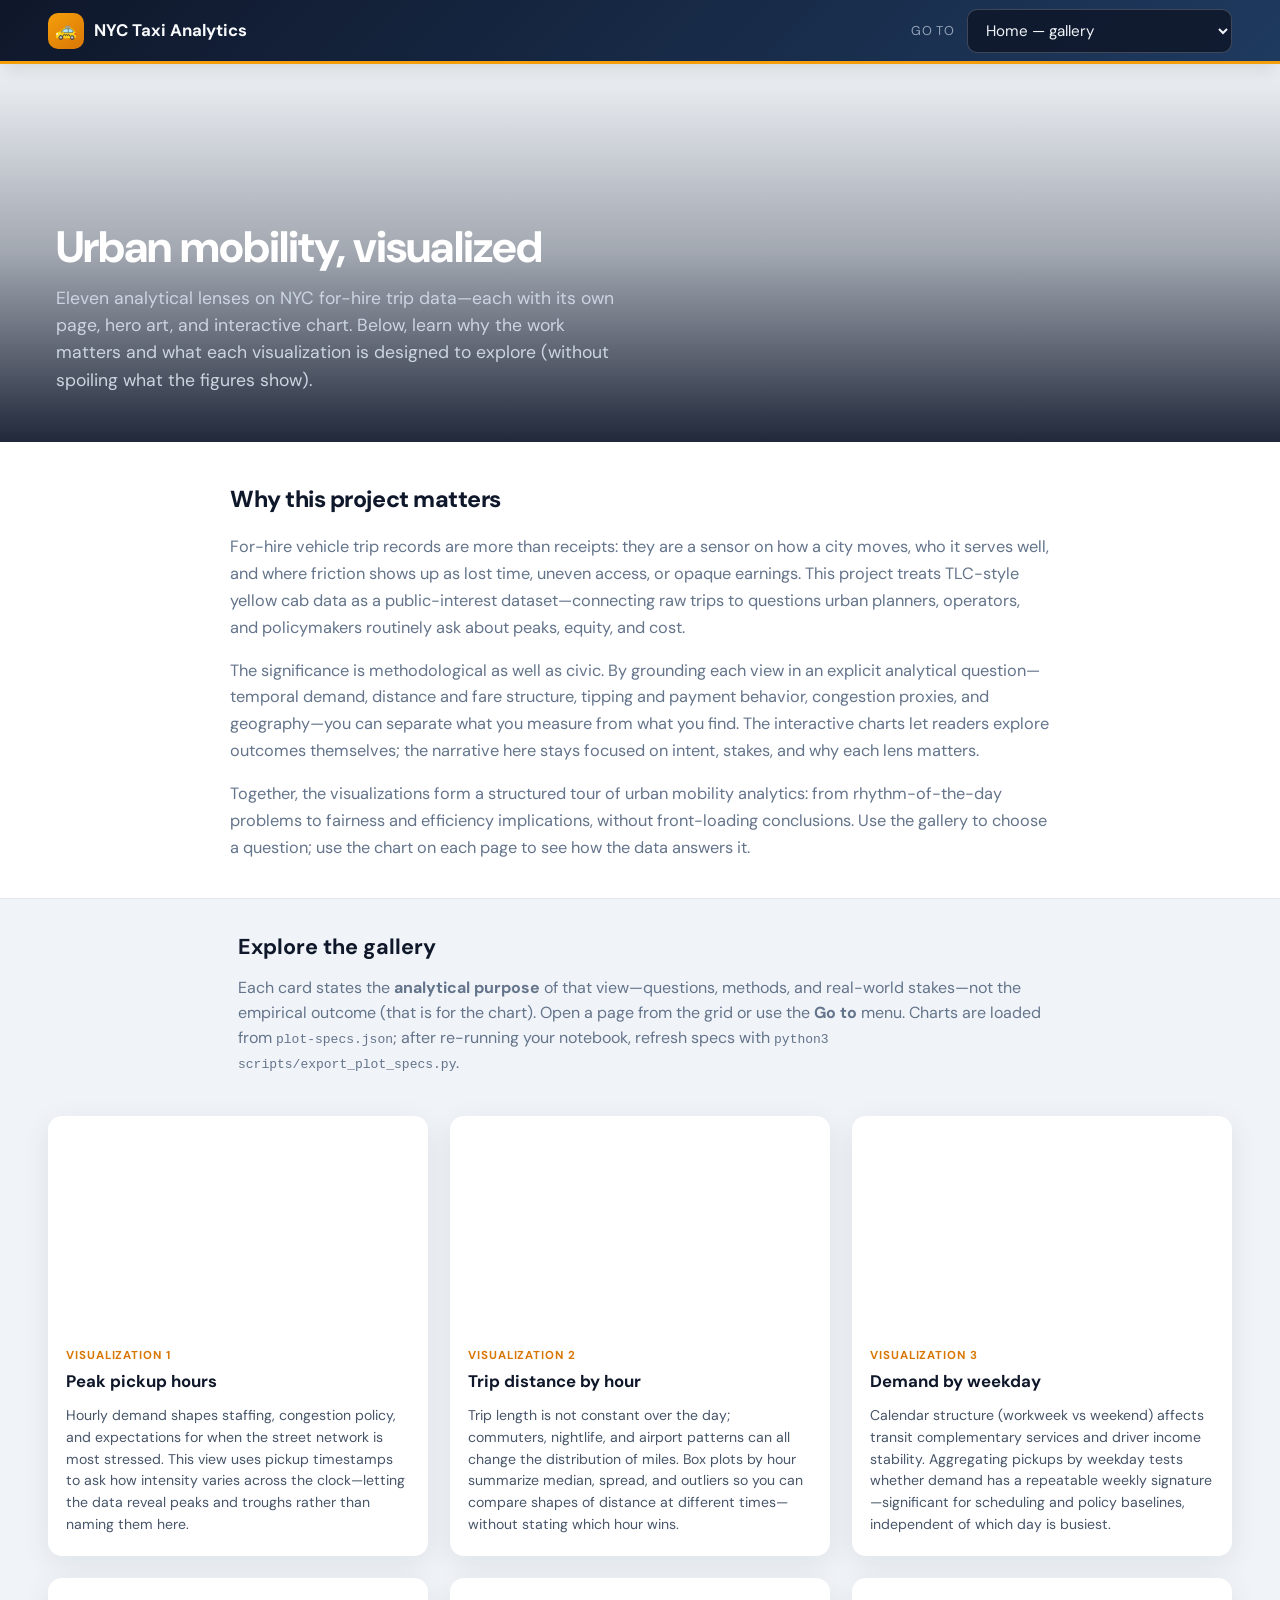
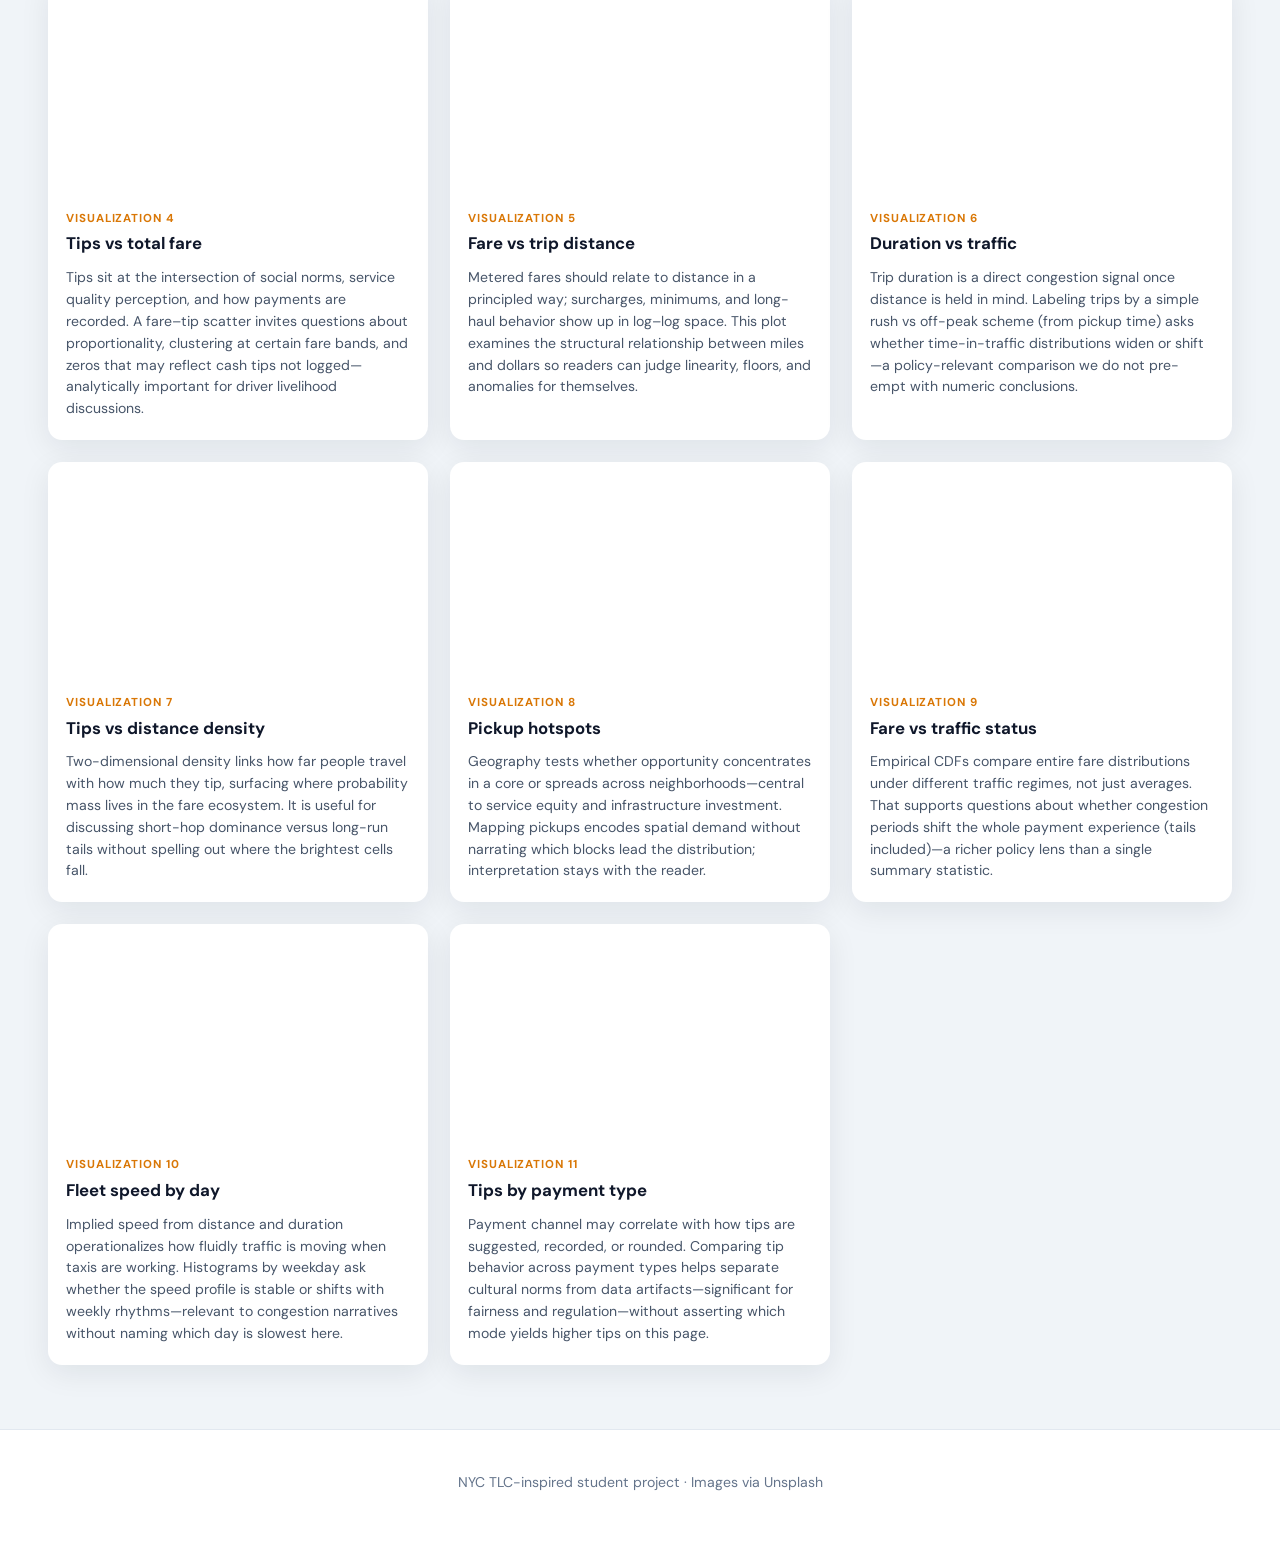
==== commit 6bc03352: "Add project significance and non-spoiler analysis copy on gallery Introduce a "Why this project matt" ====
--- a/index.html
+++ b/index.html
@@ -26,12 +26,21 @@
   <section class="home-hero" style="background-image: url('https://images.unsplash.com/photo-1544620347-c4fd4a3d5957?auto=format&fit=crop&w=2000&q=80');">
     <div class="home-hero__inner">
       <h1>Urban mobility, visualized</h1>
-      <p>Eleven interactive chapters on yellow cab demand, fairness, congestion, and geography — each with its own cinematic hero and live Plotly chart.</p>
+      <p>Eleven analytical lenses on NYC for-hire trip data—each with its own page, hero art, and interactive chart. Below, learn why the work matters and what each visualization is designed to explore (without spoiling what the figures show).</p>
+    </div>
+  </section>
+
+  <section class="home-significance">
+    <div class="home-significance__inner">
+      <h2>Why this project matters</h2>
+      <p>For-hire vehicle trip records are more than receipts: they are a sensor on how a city moves, who it serves well, and where friction shows up as lost time, uneven access, or opaque earnings. This project treats TLC-style yellow cab data as a public-interest dataset—connecting raw trips to questions urban planners, operators, and policymakers routinely ask about peaks, equity, and cost.</p>
+      <p>The significance is methodological as well as civic. By grounding each view in an explicit analytical question—temporal demand, distance and fare structure, tipping and payment behavior, congestion proxies, and geography—you can separate what you measure from what you find. The interactive charts let readers explore outcomes themselves; the narrative here stays focused on intent, stakes, and why each lens matters.</p>
+      <p>Together, the visualizations form a structured tour of urban mobility analytics: from rhythm-of-the-day problems to fairness and efficiency implications, without front-loading conclusions. Use the gallery to choose a question; use the chart on each page to see how the data answers it.</p>
     </div>
   </section>
   <section class="home-intro">
-    <h2>Choose a story</h2>
-    <p>Open any card below or use the navigation dropdown on every page to jump between visualizations. Charts load from <code>plot-specs.json</code> (regenerate after notebook runs with <code>python3 scripts/export_plot_specs.py</code>).</p>
+    <h2>Explore the gallery</h2>
+    <p>Each card states the <strong>analytical purpose</strong> of that view—questions, methods, and real-world stakes—not the empirical outcome (that is for the chart). Open a page from the grid or use the <strong>Go to</strong> menu. Charts are loaded from <code>plot-specs.json</code>; after re-running your notebook, refresh specs with <code>python3 scripts/export_plot_specs.py</code>.</p>
   </section>
   <div class="gallery">
     
@@ -40,7 +49,7 @@
       <div class="viz-card-link__body">
         <div class="viz-card-link__tag">Visualization 1</div>
         <h3>Peak pickup hours</h3>
-        <p>When does the city call for cabs? Hourly pulse of pickups across NYC.</p>
+        <p class="viz-card-analysis">Hourly demand shapes staffing, congestion policy, and expectations for when the street network is most stressed. This view uses pickup timestamps to ask how intensity varies across the clock—letting the data reveal peaks and troughs rather than naming them here.</p>
       </div>
     </a>
     <a class="viz-card-link" href="v2.html">
@@ -48,7 +57,7 @@
       <div class="viz-card-link__body">
         <div class="viz-card-link__tag">Visualization 2</div>
         <h3>Trip distance by hour</h3>
-        <p>How trip length shifts from rush hour to late night — box-plot story of the clock.</p>
+        <p class="viz-card-analysis">Trip length is not constant over the day; commuters, nightlife, and airport patterns can all change the distribution of miles. Box plots by hour summarize median, spread, and outliers so you can compare shapes of distance at different times—without stating which hour wins.</p>
       </div>
     </a>
     <a class="viz-card-link" href="v3.html">
@@ -56,7 +65,7 @@
       <div class="viz-card-link__body">
         <div class="viz-card-link__tag">Visualization 3</div>
         <h3>Demand by weekday</h3>
-        <p>Which days drive the most rides — workweek vs weekend energy.</p>
+        <p class="viz-card-analysis">Calendar structure (workweek vs weekend) affects transit complementary services and driver income stability. Aggregating pickups by weekday tests whether demand has a repeatable weekly signature—significant for scheduling and policy baselines, independent of which day is busiest.</p>
       </div>
     </a>
     <a class="viz-card-link" href="v4.html">
@@ -64,7 +73,7 @@
       <div class="viz-card-link__body">
         <div class="viz-card-link__tag">Visualization 4</div>
         <h3>Tips vs total fare</h3>
-        <p>Scatter of gratitude — how tips scale with the meter.</p>
+        <p class="viz-card-analysis">Tips sit at the intersection of social norms, service quality perception, and how payments are recorded. A fare–tip scatter invites questions about proportionality, clustering at certain fare bands, and zeros that may reflect cash tips not logged—analytically important for driver livelihood discussions.</p>
       </div>
     </a>
     <a class="viz-card-link" href="v5.html">
@@ -72,7 +81,7 @@
       <div class="viz-card-link__body">
         <div class="viz-card-link__tag">Visualization 5</div>
         <h3>Fare vs trip distance</h3>
-        <p>Distance and dollars on log scale — the shape of pricing.</p>
+        <p class="viz-card-analysis">Metered fares should relate to distance in a principled way; surcharges, minimums, and long-haul behavior show up in log–log space. This plot examines the structural relationship between miles and dollars so readers can judge linearity, floors, and anomalies for themselves.</p>
       </div>
     </a>
     <a class="viz-card-link" href="v6.html">
@@ -80,7 +89,7 @@
       <div class="viz-card-link__body">
         <div class="viz-card-link__tag">Visualization 6</div>
         <h3>Duration vs traffic</h3>
-        <p>Rush hour vs off-peak — how long trips really take.</p>
+        <p class="viz-card-analysis">Trip duration is a direct congestion signal once distance is held in mind. Labeling trips by a simple rush vs off-peak scheme (from pickup time) asks whether time-in-traffic distributions widen or shift—a policy-relevant comparison we do not pre-empt with numeric conclusions.</p>
       </div>
     </a>
     <a class="viz-card-link" href="v7.html">
@@ -88,7 +97,7 @@
       <div class="viz-card-link__body">
         <div class="viz-card-link__tag">Visualization 7</div>
         <h3>Tips vs distance density</h3>
-        <p>Where tips and miles stack up — 2D density of short hops and big fares.</p>
+        <p class="viz-card-analysis">Two-dimensional density links how far people travel with how much they tip, surfacing where probability mass lives in the fare ecosystem. It is useful for discussing short-hop dominance versus long-run tails without spelling out where the brightest cells fall.</p>
       </div>
     </a>
     <a class="viz-card-link" href="v8.html">
@@ -96,7 +105,7 @@
       <div class="viz-card-link__body">
         <div class="viz-card-link__tag">Visualization 8</div>
         <h3>Pickup hotspots</h3>
-        <p>Spatial story — Manhattan glow and borough shadows.</p>
+        <p class="viz-card-analysis">Geography tests whether opportunity concentrates in a core or spreads across neighborhoods—central to service equity and infrastructure investment. Mapping pickups encodes spatial demand without narrating which blocks lead the distribution; interpretation stays with the reader.</p>
       </div>
     </a>
     <a class="viz-card-link" href="v9.html">
@@ -104,7 +113,7 @@
       <div class="viz-card-link__body">
         <div class="viz-card-link__tag">Visualization 9</div>
         <h3>Fare vs traffic status</h3>
-        <p>ECDF lens on rush vs crawl — who pays more at the margin.</p>
+        <p class="viz-card-analysis">Empirical CDFs compare entire fare distributions under different traffic regimes, not just averages. That supports questions about whether congestion periods shift the whole payment experience (tails included)—a richer policy lens than a single summary statistic.</p>
       </div>
     </a>
     <a class="viz-card-link" href="v10.html">
@@ -112,7 +121,7 @@
       <div class="viz-card-link__body">
         <div class="viz-card-link__tag">Visualization 10</div>
         <h3>Fleet speed by day</h3>
-        <p>Histogram of MPH — congestion measured as motion.</p>
+        <p class="viz-card-analysis">Implied speed from distance and duration operationalizes how fluidly traffic is moving when taxis are working. Histograms by weekday ask whether the speed profile is stable or shifts with weekly rhythms—relevant to congestion narratives without naming which day is slowest here.</p>
       </div>
     </a>
     <a class="viz-card-link" href="v11.html">
@@ -120,7 +129,7 @@
       <div class="viz-card-link__body">
         <div class="viz-card-link__tag">Visualization 11</div>
         <h3>Tips by payment type</h3>
-        <p>How tipping behavior shifts when the trip is settled different ways.</p>
+        <p class="viz-card-analysis">Payment channel may correlate with how tips are suggested, recorded, or rounded. Comparing tip behavior across payment types helps separate cultural norms from data artifacts—significant for fairness and regulation—without asserting which mode yields higher tips on this page.</p>
       </div>
     </a>
   </div>
--- a/css/site.css
+++ b/css/site.css
@@ -158,10 +158,40 @@
   max-width: 560px;
 }
 
+.home-significance {
+  background: #ffffff;
+  border-bottom: 1px solid #e2e8f0;
+  padding: 40px clamp(20px, 5vw, 52px) 36px;
+}
+
+.home-significance__inner {
+  max-width: 820px;
+  margin: 0 auto;
+}
+
+.home-significance h2 {
+  margin: 0 0 16px;
+  font-size: 1.45rem;
+  font-weight: 800;
+  letter-spacing: -0.02em;
+  color: var(--ink);
+}
+
+.home-significance p {
+  margin: 0 0 1rem;
+  color: var(--muted);
+  font-size: 1.02rem;
+  line-height: 1.65;
+}
+
+.home-significance p:last-child {
+  margin-bottom: 0;
+}
+
 .home-intro {
   max-width: 900px;
   margin: 0 auto;
-  padding: 40px clamp(20px, 5vw, 48px) 8px;
+  padding: 32px clamp(20px, 5vw, 48px) 8px;
 }
 
 .home-intro h2 {
@@ -232,6 +262,13 @@
   font-size: 0.9rem;
   color: var(--muted);
   line-height: 1.45;
+}
+
+.viz-card-link .viz-card-analysis {
+  margin-top: 12px;
+  font-size: 0.88rem;
+  line-height: 1.55;
+  color: #475569;
 }
 
 .site-footer {
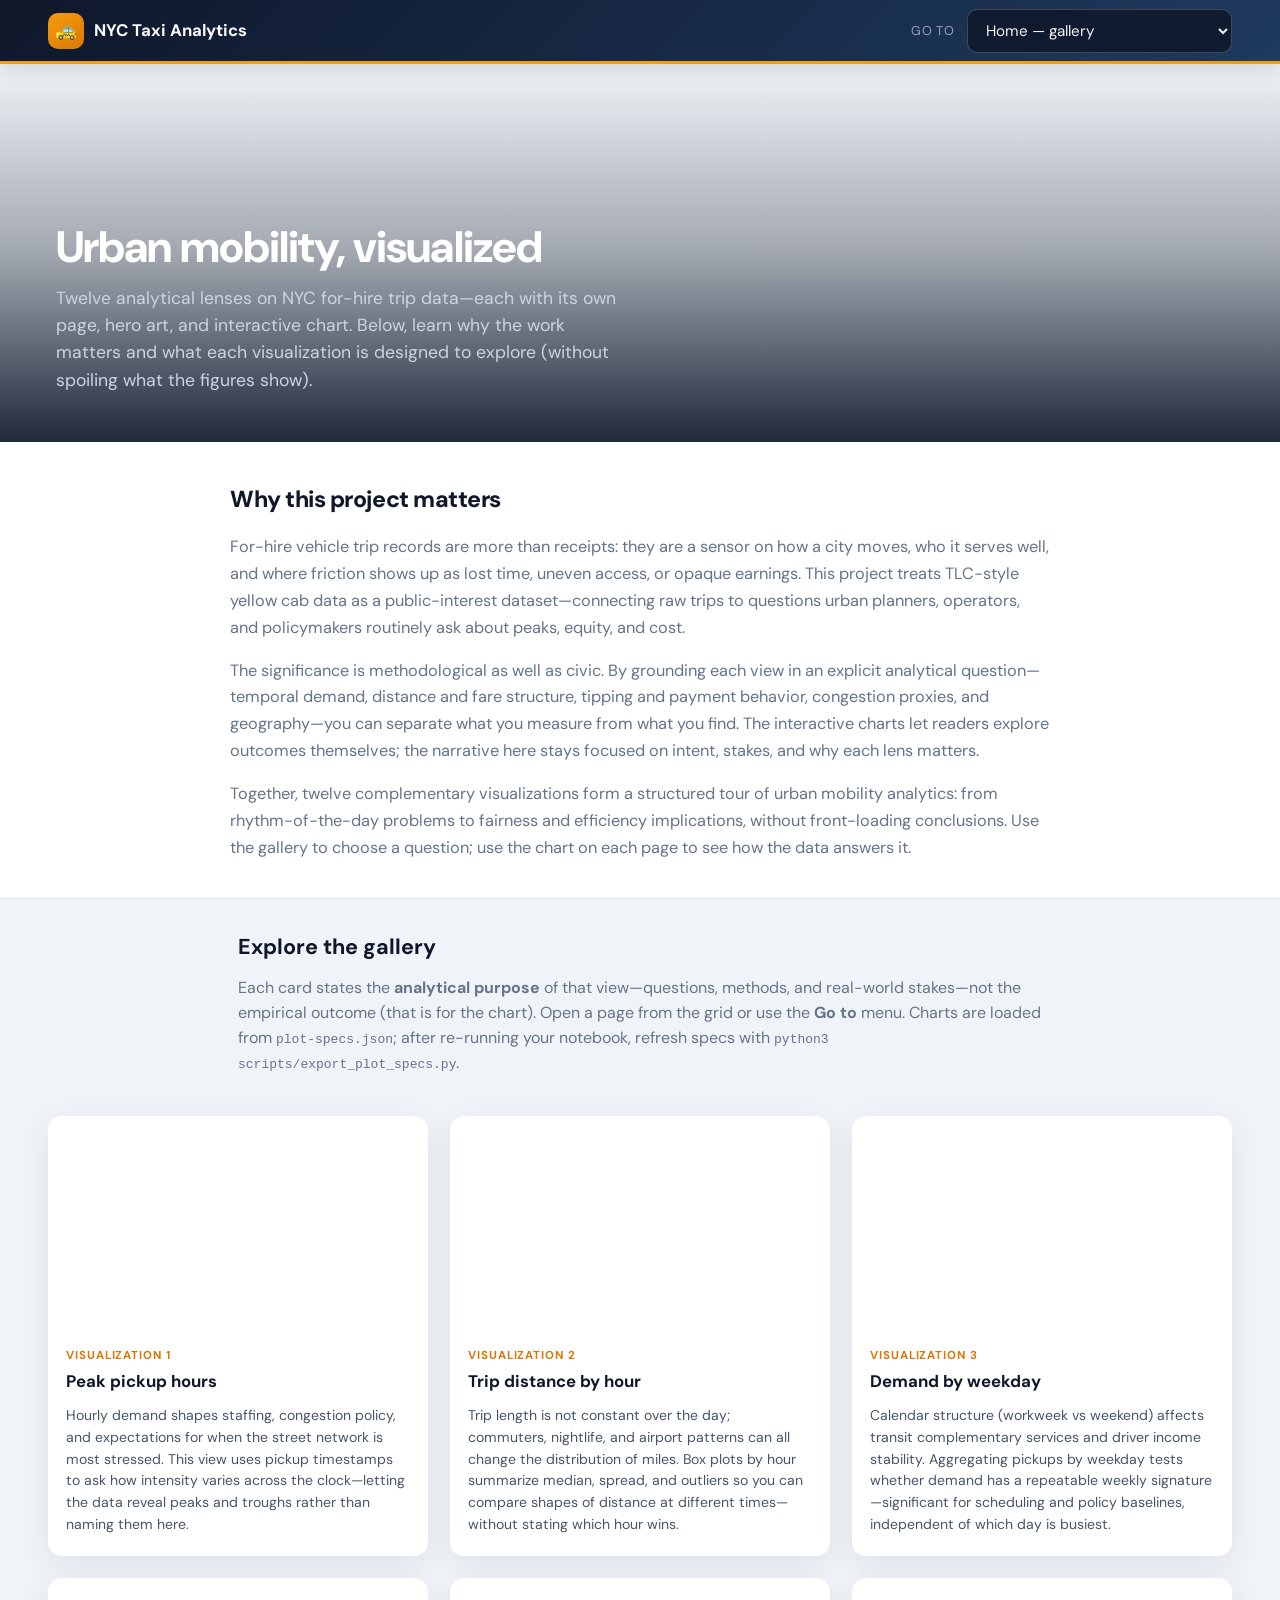
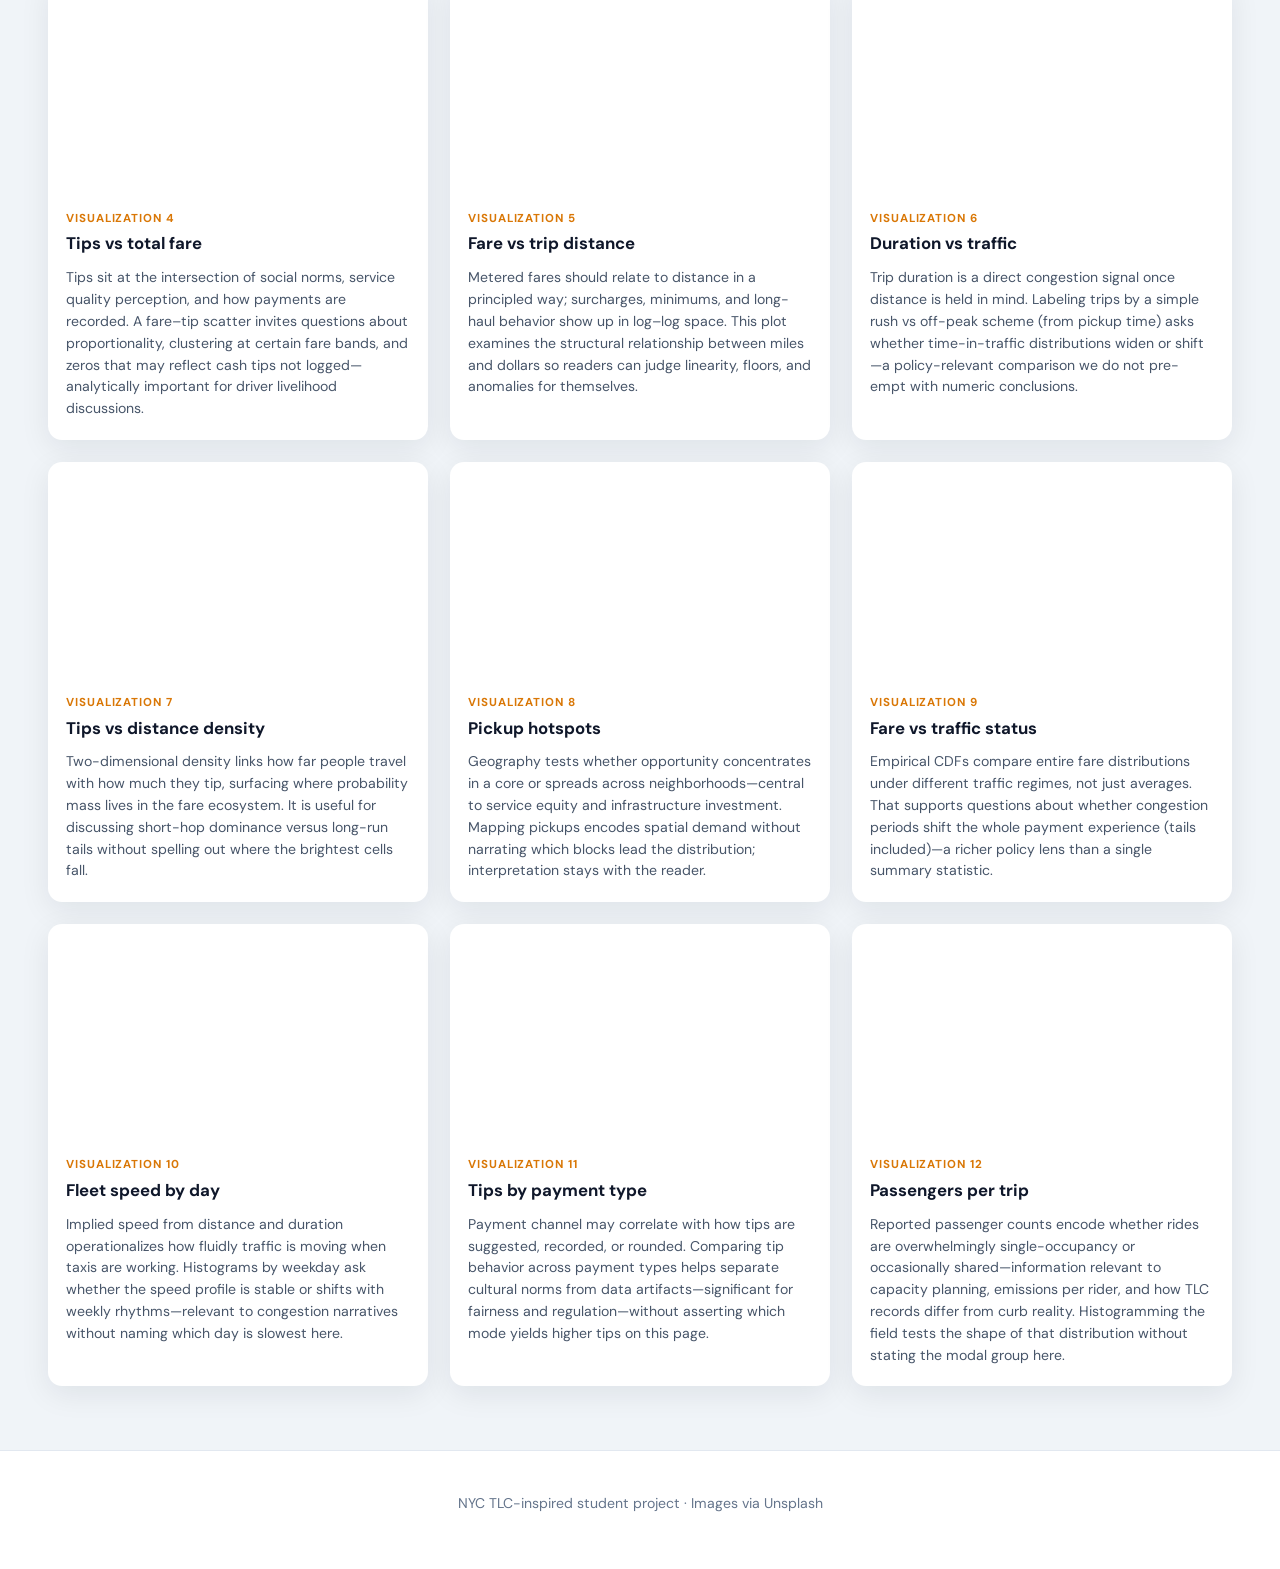
==== commit 550e877f: "Add 12th viz (passengers per trip); twelve-card gallery and V12 page Made-with: Cursor" ====
--- a/index.html
+++ b/index.html
@@ -26,7 +26,7 @@
   <section class="home-hero" style="background-image: url('https://images.unsplash.com/photo-1544620347-c4fd4a3d5957?auto=format&fit=crop&w=2000&q=80');">
     <div class="home-hero__inner">
       <h1>Urban mobility, visualized</h1>
-      <p>Eleven analytical lenses on NYC for-hire trip data—each with its own page, hero art, and interactive chart. Below, learn why the work matters and what each visualization is designed to explore (without spoiling what the figures show).</p>
+      <p>Twelve analytical lenses on NYC for-hire trip data—each with its own page, hero art, and interactive chart. Below, learn why the work matters and what each visualization is designed to explore (without spoiling what the figures show).</p>
     </div>
   </section>
 
@@ -35,7 +35,7 @@
       <h2>Why this project matters</h2>
       <p>For-hire vehicle trip records are more than receipts: they are a sensor on how a city moves, who it serves well, and where friction shows up as lost time, uneven access, or opaque earnings. This project treats TLC-style yellow cab data as a public-interest dataset—connecting raw trips to questions urban planners, operators, and policymakers routinely ask about peaks, equity, and cost.</p>
       <p>The significance is methodological as well as civic. By grounding each view in an explicit analytical question—temporal demand, distance and fare structure, tipping and payment behavior, congestion proxies, and geography—you can separate what you measure from what you find. The interactive charts let readers explore outcomes themselves; the narrative here stays focused on intent, stakes, and why each lens matters.</p>
-      <p>Together, the visualizations form a structured tour of urban mobility analytics: from rhythm-of-the-day problems to fairness and efficiency implications, without front-loading conclusions. Use the gallery to choose a question; use the chart on each page to see how the data answers it.</p>
+      <p>Together, twelve complementary visualizations form a structured tour of urban mobility analytics: from rhythm-of-the-day problems to fairness and efficiency implications, without front-loading conclusions. Use the gallery to choose a question; use the chart on each page to see how the data answers it.</p>
     </div>
   </section>
   <section class="home-intro">
@@ -132,13 +132,21 @@
         <p class="viz-card-analysis">Payment channel may correlate with how tips are suggested, recorded, or rounded. Comparing tip behavior across payment types helps separate cultural norms from data artifacts—significant for fairness and regulation—without asserting which mode yields higher tips on this page.</p>
       </div>
     </a>
+    <a class="viz-card-link" href="v12.html">
+      <div class="viz-card-link__img" style="background-image: url('https://images.unsplash.com/photo-1571985342229-527a24e558f4?auto=format&fit=crop&w=2000&q=80');" role="img" aria-label=""></div>
+      <div class="viz-card-link__body">
+        <div class="viz-card-link__tag">Visualization 12</div>
+        <h3>Passengers per trip</h3>
+        <p class="viz-card-analysis">Reported passenger counts encode whether rides are overwhelmingly single-occupancy or occasionally shared—information relevant to capacity planning, emissions per rider, and how TLC records differ from curb reality. Histogramming the field tests the shape of that distribution without stating the modal group here.</p>
+      </div>
+    </a>
   </div>
   <footer class="site-footer">
     <p>NYC TLC-inspired student project · Images via Unsplash</p>
   </footer>
 
   <script>
-    window.VIZ_PAGE_LABELS = ["Peak pickup hours", "Trip distance by hour", "Demand by weekday", "Tips vs total fare", "Fare vs trip distance", "Duration vs traffic", "Tips vs distance density", "Pickup hotspots", "Fare vs traffic status", "Fleet speed by day", "Tips by payment type"];
+    window.VIZ_PAGE_LABELS = ["Peak pickup hours", "Trip distance by hour", "Demand by weekday", "Tips vs total fare", "Fare vs trip distance", "Duration vs traffic", "Tips vs distance density", "Pickup hotspots", "Fare vs traffic status", "Fleet speed by day", "Tips by payment type", "Passengers per trip"];
   </script>
   <script src="js/site.js"></script>
   <script>
